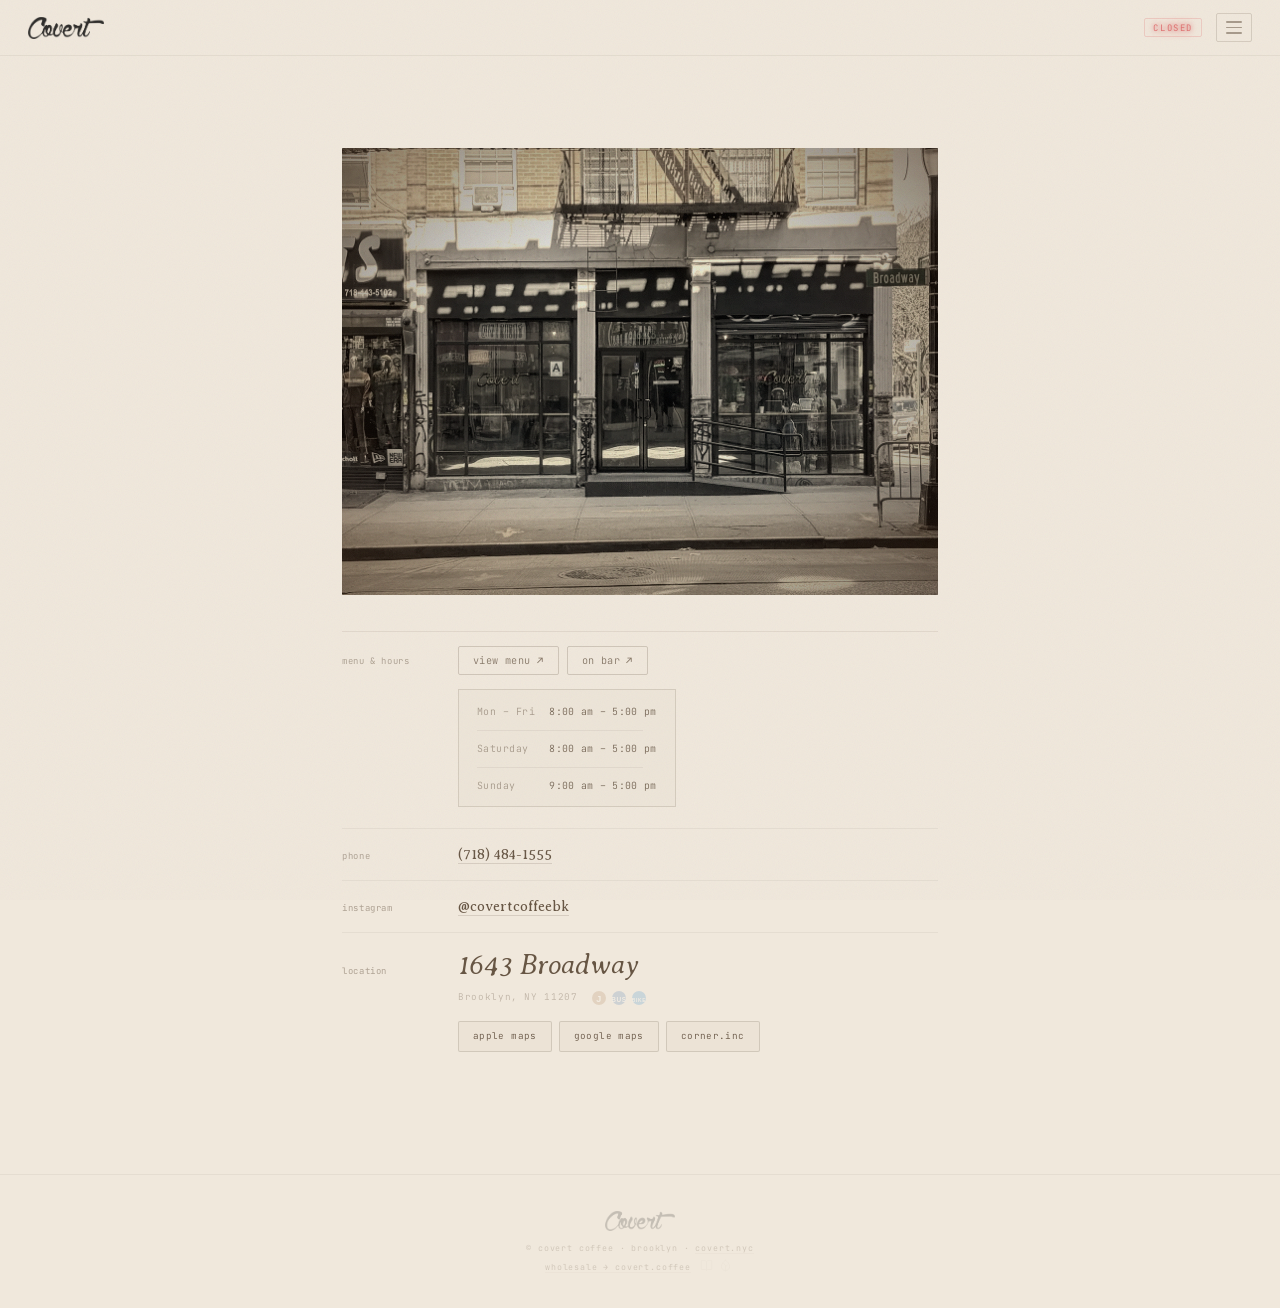
==== index.html @ 3f9a26ca "Polish transit icons, lightbox bg, footer layout, remove last separator - Transit icons: MTA-colored" ====
<!DOCTYPE html>
<html lang="en">
<head>
  <meta charset="UTF-8">
  <meta name="viewport" content="width=device-width, initial-scale=1.0, viewport-fit=cover">
  <title>Covert Coffee — Brooklyn</title>
  <link rel="preconnect" href="https://fonts.googleapis.com">
  <link rel="preconnect" href="https://fonts.gstatic.com" crossorigin>
  <link href="https://fonts.googleapis.com/css2?family=IM+Fell+French+Canon:ital@0;1&family=Averia+Serif+Libre:ital,wght@0,300;0,400;1,300&family=JetBrains+Mono:wght@300;400&display=swap" rel="stylesheet">
  <style>
    :root {
      --cream:    #F2E4BB;
      --tan:      #D9C2A7;
      --blush:    #EDD9BC;
      --linen:    #F0E8DC;
      --espresso: #5C4A38;
      --bark:     #7A5C3E;
      --ink:      #2B1F15;
      --mono:     "JetBrains Mono", monospace;
    }

    *, *::before, *::after { box-sizing: border-box; margin: 0; padding: 0; }

    html {
      background: var(--linen);
      color: var(--ink);
      font-family: "IM Fell French Canon", Georgia, serif;
      -webkit-font-smoothing: antialiased;
      overflow-x: hidden;
      scroll-behavior: smooth;
    }

    /* ── GRAIN ── */
    body::after {
      content: '';
      position: fixed; inset: 0;
      pointer-events: none;
      z-index: 9999;
      opacity: 0.055;
      background-image: url("data:image/svg+xml,%3Csvg viewBox='0 0 200 200' xmlns='http://www.w3.org/2000/svg'%3E%3Cfilter id='n'%3E%3CfeTurbulence type='fractalNoise' baseFrequency='0.85' numOctaves='4' stitchTiles='stitch'/%3E%3C/filter%3E%3Crect width='100%25' height='100%25' filter='url(%23n)'/%3E%3C/svg%3E");
      background-size: 160px;
    }

    /* ══════════════════════════════
       NAV — minimal top bar
    ══════════════════════════════ */
    nav {
      position: relative;
      top: 0; left: 0; right: 0;
      z-index: 800;
      display: flex;
      align-items: center;
      justify-content: space-between;
      padding: 0 28px;
      height: 56px;
      background: var(--linen);
      border-bottom: 1px solid rgba(92,74,56,0.08);
      gap: 16px;
    }

    .nav-logo img {
      height: 22px;
      width: auto;
      display: block;
      opacity: 0.82;
      flex-shrink: 0;
    }

    .nav-right {
      display: flex;
      align-items: center;
      gap: 14px;
    }

    /* hamburger button */
    .hamburger {
      background: none;
      border: 1px solid rgba(92,74,56,0.18);
      border-radius: 2px;
      padding: 7px 9px;
      cursor: pointer;
      display: flex;
      flex-direction: column;
      gap: 4px;
      -webkit-tap-highlight-color: transparent;
      transition: border-color 0.2s;
    }
    .hamburger:hover { border-color: rgba(92,74,56,0.4); }
    .hamburger span {
      display: block;
      width: 16px;
      height: 1.5px;
      background: var(--espresso);
      opacity: 0.5;
      border-radius: 1px;
    }

    /* slide-out menu drawer */
    .nav-drawer {
      display: none;
      position: fixed;
      inset: 0;
      z-index: 9500;
      background: rgba(43,31,21,0.88);
      backdrop-filter: blur(8px);
      -webkit-backdrop-filter: blur(8px);
    }
    .nav-drawer.open { display: flex; animation: fadeIn 0.2s ease both; }
    .nav-drawer-inner {
      margin-left: auto;
      width: 280px;
      max-width: 85vw;
      height: 100%;
      background: var(--linen);
      padding: 28px 24px;
      overflow-y: auto;
      display: flex;
      flex-direction: column;
      gap: 0;
      animation: slideIn 0.25s ease both;
    }
    @keyframes slideIn {
      from { transform: translateX(100%); }
      to   { transform: translateX(0); }
    }
    .drawer-close {
      align-self: flex-end;
      background: none;
      border: 1px solid rgba(92,74,56,0.18);
      border-radius: 2px;
      font-family: var(--mono);
      font-size: 0.62rem;
      color: var(--espresso);
      opacity: 0.5;
      cursor: pointer;
      padding: 6px 10px;
      margin-bottom: 28px;
      -webkit-tap-highlight-color: transparent;
      transition: opacity 0.15s;
    }
    .drawer-close:hover { opacity: 0.9; }
    .drawer-section-label {
      font-family: var(--mono);
      font-size: 0.48rem;
      letter-spacing: 0.14em;
      color: var(--espresso);
      opacity: 0.28;
      text-transform: uppercase;
      margin: 20px 0 10px;
    }
    .drawer-section-label:first-of-type { margin-top: 0; }
    .drawer-link {
      display: block;
      font-family: "IM Fell French Canon", serif;
      font-size: 1.1rem;
      color: var(--espresso);
      text-decoration: none;
      padding: 10px 0;
      border-bottom: 1px solid rgba(92,74,56,0.07);
      transition: opacity 0.15s;
      opacity: 0.78;
    }
    .drawer-link:hover { opacity: 1; }
    .drawer-link:last-child { border-bottom: none; }

    /* wholesale dropdown in drawer */
    .drawer-dropdown { border-bottom: 1px solid rgba(92,74,56,0.07); }
    .drawer-dropdown-toggle {
      display: flex;
      align-items: center;
      justify-content: space-between;
      width: 100%;
      background: none;
      border: none;
      font-family: "IM Fell French Canon", serif;
      font-size: 1.1rem;
      color: var(--espresso);
      text-align: left;
      padding: 10px 0;
      cursor: pointer;
      opacity: 0.78;
      transition: opacity 0.15s;
    }
    .drawer-dropdown-toggle:hover { opacity: 1; }
    .drawer-dropdown-toggle .dd-arrow {
      font-size: 0.7rem;
      opacity: 0.4;
      transition: transform 0.25s ease;
    }
    .drawer-dropdown.open .dd-arrow { transform: rotate(90deg); }
    .drawer-dropdown-content {
      max-height: 0;
      overflow: hidden;
      transition: max-height 0.3s ease, padding 0.3s ease;
      padding: 0 0 0 4px;
    }
    .drawer-dropdown.open .drawer-dropdown-content {
      max-height: 120px;
      padding: 0 0 12px 4px;
    }
    .drawer-dropdown-content .dd-line {
      font-family: "Averia Serif Libre", serif;
      font-weight: 300;
      font-size: 0.88rem;
      color: var(--espresso);
      opacity: 0.55;
      line-height: 1.6;
    }
    .drawer-dropdown-content .dd-line a {
      color: var(--espresso);
      text-decoration: none;
      border-bottom: 1px dotted rgba(92,74,56,0.25);
    }
    .drawer-dropdown-content .dd-line a:hover { opacity: 1; }

    .drawer-book {
      font-family: "Averia Serif Libre", serif;
      font-weight: 300;
      font-size: 0.85rem;
      color: var(--espresso);
      opacity: 0.6;
      line-height: 1.55;
      padding: 6px 0;
      border-bottom: 1px dotted rgba(92,74,56,0.08);
    }
    .drawer-book-title { font-style: italic; }
    .drawer-book-author {
      font-family: var(--mono);
      font-size: 0.5rem;
      letter-spacing: 0.04em;
      opacity: 0.5;
      display: block;
      margin-top: 2px;
    }

    /* ══════════════════════════════
       DIVIDER
    ══════════════════════════════ */
    .section-divider {
      height: 1px;
      background: linear-gradient(to right, transparent, rgba(92,74,56,0.14), transparent);
      margin: 0 32px;
    }

    /* ══════════════════════════════
       SHARED SECTION SHELL
    ══════════════════════════════ */
    .section {
      max-width: 660px;
      margin: 0 auto;
      padding: 72px 32px;
    }

    .kicker {
      font-family: var(--mono);
      font-size: 0.58rem;
      font-weight: 300;
      letter-spacing: 0.1em;
      color: var(--espresso);
      opacity: 0.32;
      margin-bottom: 20px;
      display: flex;
      align-items: center;
      gap: 7px;
    }
    .kicker::before { content: '//'; opacity: 0.5; }

    h2 {
      font-size: clamp(1.5rem, 4vw, 2rem);
      font-style: italic;
      font-weight: 400;
      color: var(--espresso);
      line-height: 1.2;
      margin-bottom: 24px;
    }

    .body-text {
      font-family: "Averia Serif Libre", serif;
      font-weight: 300;
      font-size: 1rem;
      line-height: 1.92;
      color: var(--ink);
      opacity: 0.72;
    }
    .body-text + .body-text { margin-top: 1em; }

    /* ══════════════════════════════
       FIND US
    ══════════════════════════════ */
    .address-display {
      margin-bottom: 20px;
    }
    .address-big {
      font-size: clamp(1.25rem, 3.6vw, 1.75rem);
      font-style: italic;
      color: var(--espresso);
      line-height: 1.3;
    }
    .address-note {
      font-family: var(--mono);
      font-size: 0.58rem;
      letter-spacing: 0.07em;
      color: var(--espresso);
      opacity: 0.35;
      margin-top: 7px;
    }

    /* transit icon row (easter egg) — inline with address */
    .transit-icons {
      display: inline-flex;
      gap: 6px;
      align-items: center;
      margin-left: 8px;
      vertical-align: middle;
    }
    .transit-icon {
      cursor: default;
      opacity: 0.5;
      -webkit-tap-highlight-color: transparent;
      user-select: none;
      display: inline-flex;
      align-items: center;
    }
    .transit-icon img, .transit-icon svg { display: block; height: 14px; width: auto; }

    /* transit lightbox */
    .transit-lightbox {
      display: none;
      position: fixed;
      inset: 0;
      z-index: 9600;
      background: rgba(43,31,21,0.92);
      -webkit-backdrop-filter: blur(8px);
      backdrop-filter: blur(8px);
      overflow-y: auto;
      -webkit-overflow-scrolling: touch;
    }
    .transit-lightbox.open { display: block; }
    .transit-lightbox-inner {
      max-width: 660px;
      margin: 0 auto;
      padding: 40px 20px 80px;
    }
    .transit-lightbox .transit-box {
      background: var(--linen);
      border-color: rgba(92,74,56,0.2);
    }
    .transit-lightbox-close {
      display: block;
      margin: 0 0 20px auto;
      background: none;
      border: 1px solid rgba(242,228,187,0.18);
      color: var(--cream);
      font-family: var(--mono);
      font-size: 0.58rem;
      letter-spacing: 0.1em;
      padding: 8px 16px;
      border-radius: 2px;
      cursor: pointer;
    }

    .map-links {
      display: flex;
      flex-wrap: wrap;
      gap: 7px;
      margin-top: 16px;
      margin-bottom: 36px;
    }
    .map-link {
      font-family: var(--mono);
      font-size: 0.58rem;
      font-weight: 300;
      letter-spacing: 0.04em;
      color: var(--espresso);
      text-decoration: none;
      border: 1px solid rgba(92,74,56,0.2);
      background: rgba(92,74,56,0.03);
      padding: 10px 14px;
      border-radius: 2px;
      transition: background 0.15s, border-color 0.15s;
      -webkit-tap-highlight-color: transparent;
      display: inline-flex;
      align-items: center;
      justify-content: center;
      line-height: 1;
    }
    .map-link:hover { background: rgba(92,74,56,0.08); border-color: rgba(92,74,56,0.38); }

    /* info table */
    .info-table {
      border-top: 1px solid rgba(92,74,56,0.1);
      width: 100%;
    }
    .info-row {
      display: grid;
      grid-template-columns: 100px 1fr;
      gap: 16px;
      padding: 14px 0;
      border-bottom: 1px solid rgba(92,74,56,0.07);
      align-items: baseline;
    }
    .info-row:last-child { border-bottom: none; }
    .info-key {
      font-family: var(--mono);
      font-size: 0.56rem;
      letter-spacing: 0.07em;
      color: var(--espresso);
      opacity: 0.44;
      padding-top: 1px;
    }
    .info-val {
      font-family: "Averia Serif Libre", serif;
      font-weight: 300;
      font-size: 0.9rem;
      color: var(--espresso);
      opacity: 0.92;
      line-height: 1.6;
    }
    .info-val a:not(.map-link) {
      color: inherit;
      border-bottom: 1px solid rgba(92,74,56,0.18);
      text-decoration: none;
      padding-bottom: 1px;
      transition: border-color 0.2s;
    }
    .info-val a:hover { border-color: var(--espresso); }

    /* menu inside info table */
    .menu-section { margin-top: 10px; }
    .menu-section + .menu-section { margin-top: 14px; }
    .menu-category {
      font-family: var(--mono);
      font-size: 0.54rem;
      letter-spacing: 0.1em;
      color: var(--espresso);
      opacity: 0.48;
      margin-bottom: 5px;
    }
    .menu-item {
      display: flex;
      justify-content: space-between;
      align-items: baseline;
      gap: 8px;
      padding: 3px 0;
    }
    .menu-name {
      font-family: "Averia Serif Libre", serif;
      font-weight: 300;
      font-size: 0.88rem;
      color: var(--espresso);
      opacity: 0.92;
      line-height: 1.4;
      flex: 1;
    }
    .menu-price {
      font-family: var(--mono);
      font-size: 0.62rem;
      color: var(--espresso);
      opacity: 0.5;
      flex-shrink: 0;
    }
    .menu-desc {
      font-family: "Averia Serif Libre", serif;
      font-weight: 300;
      font-size: 0.78rem;
      color: var(--espresso);
      opacity: 0.55;
      line-height: 1.5;
      margin-bottom: 4px;
    }
    .menu-sub {
      font-family: var(--mono);
      font-size: 0.5rem;
      letter-spacing: 0.04em;
      color: var(--espresso);
      opacity: 0.38;
      margin-top: 3px;
      line-height: 1.6;
    }

    /* bagel types */
    .menu-bagel-types {
      display: flex;
      flex-wrap: wrap;
      gap: 6px;
      margin: 8px 0 12px;
    }
    .bagel-type {
      font-family: var(--mono);
      font-size: 0.6rem;
      letter-spacing: 0.04em;
      color: var(--espresso);
      border: 1px solid rgba(92,74,56,0.22);
      padding: 5px 10px;
      border-radius: 2px;
      opacity: 0.7;
    }
    .bagel-type.seasonal {
      border-color: rgba(168,120,50,0.4);
      background: rgba(168,120,50,0.06);
    }
    .seasonal-tag {
      font-size: 0.42rem;
      letter-spacing: 0.1em;
      text-transform: uppercase;
      opacity: 0.5;
      margin-left: 4px;
    }

    /* menu item image glyph */
    .menu-img-btn {
      background: none;
      border: none;
      cursor: pointer;
      font-size: 0.72rem;
      opacity: 0.25;
      padding: 0 4px;
      -webkit-tap-highlight-color: transparent;
      transition: opacity 0.15s;
      flex-shrink: 0;
    }
    .menu-img-btn:hover { opacity: 0.6; }

    .pill-row { display: flex; flex-wrap: wrap; gap: 5px; }
    .pill {
      font-family: var(--mono);
      font-size: 0.56rem;
      letter-spacing: 0.04em;
      color: var(--espresso);
      border: 1px solid rgba(92,74,56,0.2);
      padding: 4px 10px;
      border-radius: 2px;
      text-decoration: none;
      opacity: 0.65;
      transition: opacity 0.2s, border-color 0.2s;
      -webkit-tap-highlight-color: transparent;
    }
    .pill:hover { opacity: 1; border-color: rgba(92,74,56,0.42); }

    /* hours sign */
    .hours-sign {
      display: inline-block;
      border: 1px solid rgba(92,74,56,0.18);
      background: rgba(92,74,56,0.025);
      padding: 12px 18px 10px;
    }
    .hours-sign-title {
      font-family: var(--mono);
      font-size: 0.5rem;
      letter-spacing: 0.18em;
      color: var(--espresso);
      opacity: 0.42;
      text-align: center;
      margin-bottom: 8px;
      text-transform: uppercase;
    }
    .hours-sign table {
      border-collapse: collapse;
      width: 100%;
    }
    .hours-sign td {
      font-family: var(--mono);
      font-size: 0.62rem;
      font-weight: 300;
      color: var(--espresso);
      padding: 3px 0;
      line-height: 1.4;
      white-space: nowrap;
    }
    .hours-sign td:first-child {
      opacity: 0.52;
      padding-right: 14px;
      letter-spacing: 0.05em;
    }
    .hours-sign td:last-child {
      opacity: 0.88;
      letter-spacing: 0.03em;
    }
    .hours-divider {
      height: 1px;
      background: rgba(92,74,56,0.1);
      margin: 5px 0;
    }

    /* menu button */
    .menu-btn {
      font-family: var(--mono);
      font-size: 0.62rem;
      font-weight: 300;
      letter-spacing: 0.06em;
      color: var(--espresso);
      border: 1px solid rgba(92,74,56,0.2);
      background: none;
      padding: 7px 16px;
      cursor: pointer;
      opacity: 0.65;
      transition: opacity 0.15s, border-color 0.15s, background 0.15s;
      -webkit-tap-highlight-color: transparent;
      border-radius: 2px;
    }
    .menu-btn:hover { opacity: 1; border-color: rgba(92,74,56,0.4); background: rgba(92,74,56,0.04); }

    /* menu lightbox — diner style */
    .menu-lightbox {
      display: none;
      position: fixed;
      inset: 0;
      z-index: 9000;
      background: rgba(43,31,21,0.92);
      backdrop-filter: blur(8px);
      -webkit-backdrop-filter: blur(8px);
      align-items: center;
      justify-content: center;
      padding: 24px 20px;
    }
    .menu-lightbox.open { display: flex; animation: fadeIn 0.2s ease both; }

    .menu-card {
      background: var(--linen);
      max-width: 460px;
      width: 100%;
      max-height: 88svh;
      overflow-y: auto;
      padding: 32px 28px 28px;
      position: relative;
      scrollbar-width: thin;
    }
    .menu-card-close {
      position: absolute;
      top: 14px; right: 16px;
      background: none;
      border: 1px solid rgba(92,74,56,0.2);
      border-radius: 2px;
      font-family: var(--mono);
      font-size: 0.78rem;
      color: var(--espresso);
      opacity: 0.45;
      cursor: pointer;
      padding: 6px 12px;
      transition: opacity 0.15s, border-color 0.15s;
      -webkit-tap-highlight-color: transparent;
    }
    .menu-card-close:hover { opacity: 0.8; border-color: rgba(92,74,56,0.4); }
    .menu-card-header {
      font-family: var(--mono);
      font-size: 0.52rem;
      letter-spacing: 0.2em;
      color: var(--espresso);
      opacity: 0.3;
      text-align: center;
      margin-bottom: 20px;
      text-transform: uppercase;
    }
    .menu-card-title {
      font-size: clamp(1.4rem, 4vw, 1.9rem);
      font-style: italic;
      font-weight: 400;
      color: var(--espresso);
      text-align: center;
      margin-bottom: 24px;
      line-height: 1.2;
    }
    .menu-card-rule {
      height: 1px;
      background: linear-gradient(to right, transparent, rgba(92,74,56,0.18), transparent);
      margin: 0 0 20px;
    }
    .menu-card .menu-category {
      font-family: var(--mono);
      font-size: 0.52rem;
      letter-spacing: 0.14em;
      color: var(--espresso);
      opacity: 0.42;
      margin: 18px 0 8px;
      text-transform: uppercase;
    }
    .menu-card .menu-section:first-of-type .menu-category { margin-top: 0; }
    .menu-card .menu-item {
      display: flex;
      justify-content: space-between;
      align-items: baseline;
      gap: 8px;
      padding: 4px 0;
      border-bottom: 1px dotted rgba(92,74,56,0.1);
    }
    .menu-card .menu-name {
      font-family: "IM Fell French Canon", serif;
      font-size: 1rem;
      color: var(--espresso);
      opacity: 0.88;
      flex: 1;
    }
    .menu-card .menu-price {
      font-family: var(--mono);
      font-size: 0.68rem;
      color: var(--espresso);
      opacity: 0.55;
      flex-shrink: 0;
    }
    .menu-card .menu-desc {
      font-family: "Averia Serif Libre", serif;
      font-weight: 300;
      font-size: 0.8rem;
      color: var(--espresso);
      opacity: 0.58;
      line-height: 1.55;
      padding: 2px 0 6px;
    }
    .menu-card .menu-sub {
      font-family: var(--mono);
      font-size: 0.5rem;
      letter-spacing: 0.05em;
      color: var(--espresso);
      opacity: 0.4;
      padding-bottom: 6px;
      line-height: 1.6;
    }

    /* ══════════════════════════════
       TRANSIT
    ══════════════════════════════ */
    .transit-wrap {
      max-width: 660px;
      margin: 0 auto;
      padding: 0 32px 72px;
    }

    .transit-box {
      border: 1px solid rgba(92,74,56,0.12);
      background: rgba(92,74,56,0.025);
      overflow: hidden;
    }

    /* subway panel */
    .transit-subway {
      padding: 20px 20px 16px;
      border-bottom: 1px solid rgba(92,74,56,0.1);
    }

    .transit-row-head {
      display: flex;
      align-items: center;
      gap: 8px;
      margin-bottom: 14px;
    }

    .route-bullet {
      width: 22px; height: 22px;
      border-radius: 50%;
      background: #8B6914;
      color: #fff;
      font-family: var(--mono);
      font-size: 0.62rem;
      font-weight: 400;
      display: inline-flex;
      align-items: center;
      justify-content: center;
      flex-shrink: 0;
      line-height: 1;
    }
    .route-tag {
      font-family: var(--mono);
      font-size: 0.56rem;
      letter-spacing: 0.03em;
      color: #fff;
      background: #2060A8;
      padding: 3px 7px;
      border-radius: 2px;
      flex-shrink: 0;
    }

    .transit-stop-label {
      font-family: var(--mono);
      font-size: 0.6rem;
      letter-spacing: 0.04em;
      color: var(--espresso);
      opacity: 0.45;
      line-height: 1.3;
      flex: 1;
    }
    .transit-stop-label strong {
      font-weight: 400;
      opacity: 1;
      color: var(--espresso);
    }

    .status-dot {
      width: 5px; height: 5px;
      border-radius: 50%;
      background: rgba(92,74,56,0.18);
      transition: background 0.5s;
      flex-shrink: 0;
    }
    .status-dot.live {
      background: #7aab6a;
      box-shadow: 0 0 0 0 rgba(122,171,106,0.7);
      animation: pulse-green 2s ease-out infinite;
    }
    @keyframes pulse-green {
      0%   { box-shadow: 0 0 0 0 rgba(122,171,106,0.7); }
      60%  { box-shadow: 0 0 0 5px rgba(122,171,106,0); }
      100% { box-shadow: 0 0 0 0 rgba(122,171,106,0); }
    }

    /* directions grid */
    .dirs-grid {
      display: grid;
      grid-template-columns: 1fr 1fr;
      gap: 0;
    }

    .dir-col { padding: 0 4px; }
    .dir-col:first-child { padding-left: 0; border-right: 1px solid rgba(92,74,56,0.07); padding-right: 14px; }
    .dir-col:last-child { padding-left: 14px; padding-right: 0; }

    .dir-label {
      font-family: var(--mono);
      font-size: 0.52rem;
      letter-spacing: 0.1em;
      color: var(--espresso);
      opacity: 0.28;
      margin-bottom: 8px;
    }

    .arrivals { display: flex; flex-direction: column; gap: 5px; min-height: 54px; }

    .arr-row {
      display: flex;
      align-items: baseline;
      justify-content: space-between;
      gap: 6px;
    }
    .arr-route {
      font-family: var(--mono);
      font-size: 0.56rem;
      color: var(--espresso);
      opacity: 0.5;
      flex-shrink: 0;
    }
    .arr-time {
      font-family: var(--mono);
      font-size: 0.72rem;
      color: var(--espresso);
      opacity: 0.85;
      white-space: nowrap;
    }
    .arr-time.now { color: #6B4E2A; opacity: 1; font-weight: 400; }
    .arr-empty {
      font-family: var(--mono);
      font-size: 0.56rem;
      color: var(--espresso);
      opacity: 0.2;
      letter-spacing: 0.06em;
    }

    /* bus route row — 3 clickable buttons */
    .bus-route-row {
      display: flex;
      border-bottom: 1px solid rgba(92,74,56,0.1);
    }
    .bus-route-btn {
      flex: 1;
      display: flex;
      align-items: center;
      justify-content: center;
      gap: 6px;
      padding: 12px 8px;
      background: none;
      border: none;
      border-right: 1px solid rgba(92,74,56,0.08);
      cursor: pointer;
      -webkit-tap-highlight-color: transparent;
      transition: background 0.15s;
      opacity: 0.5;
    }
    .bus-route-btn:last-child { border-right: none; }
    .bus-route-btn:hover { background: rgba(92,74,56,0.03); }
    .bus-route-btn.active { opacity: 1; background: rgba(92,74,56,0.04); }

    /* bus dropdown panel */
    .bus-dropdown {
      display: none;
      padding: 16px 18px;
      border-bottom: 1px solid rgba(92,74,56,0.1);
    }
    .bus-dropdown.open { display: block; }
    .bus-dropdown-head {
      display: flex;
      align-items: center;
      gap: 8px;
      margin-bottom: 12px;
    }
    /* bus dropdown reuses dirs-grid from subway */

    /* citi bike panel */
    .transit-bike {
      padding: 16px 18px 18px;
      border-top: 1px solid rgba(92,74,56,0.1);
    }
    .bike-row-head {
      display: flex;
      align-items: center;
      gap: 8px;
      margin-bottom: 14px;
    }
    .bike-logo {
      font-family: var(--mono);
      font-size: 0.52rem;
      letter-spacing: 0.08em;
      color: #fff;
      background: #003d8f;
      padding: 3px 7px;
      border-radius: 2px;
      flex-shrink: 0;
      text-transform: uppercase;
    }
    .bike-stations {
      display: grid;
      grid-template-columns: 1fr 1fr;
      gap: 0;
    }
    .bike-station {
      padding: 0 4px;
    }
    .bike-station:first-child {
      padding-left: 0;
      padding-right: 16px;
      border-right: 1px solid rgba(92,74,56,0.07);
    }
    .bike-station:last-child {
      padding-left: 16px;
      padding-right: 0;
    }
    .bike-station-name {
      font-family: var(--mono);
      font-size: 0.5rem;
      letter-spacing: 0.04em;
      color: var(--espresso);
      opacity: 0.38;
      margin-bottom: 10px;
      line-height: 1.35;
    }

    /* bike counts text display */
    .bike-counts {
      display: flex;
      flex-direction: column;
      gap: 4px;
    }
    .bike-row {
      display: flex;
      align-items: baseline;
      justify-content: space-between;
      gap: 8px;
    }
    .bike-row-label {
      font-family: var(--mono);
      font-size: 0.52rem;
      letter-spacing: 0.06em;
      color: var(--espresso);
      opacity: 0.35;
      text-transform: uppercase;
    }
    .bike-row-num {
      font-family: var(--mono);
      font-size: 0.72rem;
      color: var(--espresso);
      opacity: 0.82;
    }
    .bike-row-num.zero { opacity: 0.22; }
    .bike-row.docks .bike-row-label { opacity: 0.22; }
    .bike-row.docks .bike-row-num   { opacity: 0.38; }

    .bike-status-offline {
      font-family: var(--mono);
      font-size: 0.56rem;
      color: var(--espresso);
      opacity: 0.2;
      letter-spacing: 0.06em;
    }

    /* footer bar */
    .transit-footer {
      display: flex;
      align-items: center;
      justify-content: space-between;
      padding: 9px 18px;
      border-top: 1px solid rgba(92,74,56,0.08);
      background: rgba(92,74,56,0.02);
    }
    .transit-ts {
      font-family: var(--mono);
      font-size: 0.52rem;
      letter-spacing: 0.06em;
      color: var(--espresso);
      opacity: 0.22;
    }
    .transit-refresh {
      font-family: var(--mono);
      font-size: 0.52rem;
      letter-spacing: 0.06em;
      color: var(--espresso);
      opacity: 0.3;
      background: none;
      border: none;
      cursor: pointer;
      padding: 2px 0;
      -webkit-tap-highlight-color: transparent;
      transition: opacity 0.2s;
    }
    .transit-refresh:hover { opacity: 0.7; }

    /* bus-dir removed — bus dropdowns now use dirs-grid layout */

    /* ══════════════════════════════
       QUOTE BLOCK
    ══════════════════════════════ */
    .quote-block {
      max-width: 660px;
      margin: 0 auto;
      padding: 0 32px 72px;
    }
    .quote-inner {
      padding: 24px 24px 20px;
      border-left: 2px solid var(--tan);
      background: rgba(217,194,167,0.08);
    }
    .quote-text {
      font-size: clamp(0.92rem, 2.4vw, 1.05rem);
      font-style: italic;
      color: var(--espresso);
      line-height: 1.85;
      opacity: 0.7;
    }
    .quote-attr {
      font-family: var(--mono);
      font-size: 0.52rem;
      letter-spacing: 0.08em;
      color: var(--espresso);
      opacity: 0.3;
      margin-top: 10px;
      display: block;
    }

    /* ══════════════════════════════
       ARCHIVE CTA — dark strip
    ══════════════════════════════ */
    .archive-strip {
      background: var(--ink);
      position: relative;
      overflow: hidden;
    }
    .archive-strip::before {
      content: '';
      position: absolute; inset: 0;
      background-image: url("data:image/svg+xml,%3Csvg viewBox='0 0 200 200' xmlns='http://www.w3.org/2000/svg'%3E%3Cfilter id='n'%3E%3CfeTurbulence type='fractalNoise' baseFrequency='0.82' numOctaves='4' stitchTiles='stitch'/%3E%3C/filter%3E%3Crect width='100%25' height='100%25' filter='url(%23n)'/%3E%3C/svg%3E");
      background-size: 150px;
      opacity: 0.06;
      pointer-events: none;
    }
    .archive-strip-inner {
      max-width: 660px;
      margin: 0 auto;
      padding: 60px 32px 64px;
      position: relative;
    }
    .archive-strip .kicker { color: var(--tan); opacity: 0.4; }
    .archive-strip h2 { color: var(--cream); }
    .archive-strip .body-text { color: var(--blush); opacity: 0.48; margin-bottom: 28px; }

    .btn-outline {
      display: inline-flex;
      align-items: center;
      gap: 10px;
      font-family: var(--mono);
      font-size: 0.66rem;
      letter-spacing: 0.06em;
      color: var(--cream);
      border: 1px solid rgba(242,228,187,0.28);
      padding: 11px 22px;
      text-decoration: none;
      border-radius: 2px;
      transition: background 0.2s, border-color 0.2s;
      -webkit-tap-highlight-color: transparent;
    }
    .btn-outline:hover {
      background: rgba(242,228,187,0.07);
      border-color: rgba(242,228,187,0.5);
    }
    .btn-outline .arr { transition: transform 0.2s; display: inline-block; }
    .btn-outline:hover .arr { transform: translateX(3px); }

    /* ══════════════════════════════
       FOOTER
    ══════════════════════════════ */
    footer {
      padding: 36px 32px calc(36px + env(safe-area-inset-bottom));
      text-align: center;
      border-top: 1px solid rgba(92,74,56,0.07);
    }
    .footer-logo {
      height: 20px;
      opacity: 0.18;
      margin: 0 auto 12px;
      display: block;
    }
    .footer-line {
      font-family: var(--mono);
      font-size: 0.52rem;
      letter-spacing: 0.1em;
      color: var(--espresso);
      opacity: 0.2;
    }
    .footer-line a {
      color: inherit;
      text-decoration: none;
      border-bottom: 1px solid rgba(92,74,56,0.15);
    }
    .footer-glyphs {
      display: inline;
      margin-left: 6px;
    }
    .footer-glyph {
      opacity: 0.12;
      color: var(--espresso);
      transition: opacity 0.15s;
      display: inline;
      margin: 0 3px;
    }
    .footer-glyph:hover { opacity: 0.3; }
    .footer-glyph svg { display: inline; vertical-align: -2px; }

    /* ══════════════════════════════
       ANIMATIONS
    ══════════════════════════════ */
    @keyframes fadeUp {
      from { opacity: 0; transform: translateY(16px); }
      to   { opacity: 1; transform: translateY(0); }
    }
    @keyframes fadeIn {
      from { opacity: 0; }
      to   { opacity: 1; }
    }

    .reveal {
      opacity: 0;
      transform: translateY(20px);
      transition: opacity 0.7s ease, transform 0.7s ease;
    }
    .reveal.in { opacity: 1; transform: none; }

    /* ══════════════════════════════
       RESPONSIVE
    ══════════════════════════════ */
    /* ══════════════════════════════
       WEATHER TICKER
    ══════════════════════════════ */
    .weather-bar {
      height: 26px;
      background: var(--linen);
      border-bottom: 1px solid rgba(92,74,56,0.07);
      display: flex;
      align-items: center;
      justify-content: center;
      gap: 18px;
      padding: 0 24px;
      overflow: hidden;
    }
    .weather-item {
      display: flex;
      align-items: center;
      gap: 5px;
      flex-shrink: 0;
    }
    .weather-icon {
      font-size: 0.7rem;
      opacity: 0.6;
    }
    .weather-val {
      font-family: var(--mono);
      font-size: 0.5rem;
      letter-spacing: 0.06em;
      color: var(--espresso);
      opacity: 0.6;
      white-space: nowrap;
    }
    .weather-sep {
      width: 1px;
      height: 10px;
      background: rgba(92,74,56,0.15);
      flex-shrink: 0;
    }
    .section-first { padding-top: 36px; }

    /* ── bar today lightbox ── */
    .bar-lightbox {
      display: none;
      position: fixed;
      inset: 0;
      z-index: 9000;
      background: rgba(43,31,21,0.92);
      backdrop-filter: blur(8px);
      -webkit-backdrop-filter: blur(8px);
      align-items: center;
      justify-content: center;
      padding: 24px 20px;
    }
    .bar-lightbox.open { display: flex; animation: fadeIn 0.2s ease both; }
    .bar-card {
      background: var(--linen);
      max-width: 420px;
      width: 100%;
      max-height: 88svh;
      overflow-y: auto;
      padding: 32px 28px 28px;
      position: relative;
      scrollbar-width: thin;
    }
    .bar-card-close {
      position: absolute;
      top: 14px; right: 16px;
      background: none;
      border: 1px solid rgba(92,74,56,0.2);
      border-radius: 2px;
      font-family: var(--mono);
      font-size: 0.78rem;
      color: var(--espresso);
      opacity: 0.45;
      cursor: pointer;
      padding: 6px 12px;
      transition: opacity 0.15s, border-color 0.15s;
      -webkit-tap-highlight-color: transparent;
    }
    .bar-card-close:hover { opacity: 0.8; border-color: rgba(92,74,56,0.4); }
    .bar-card-header {
      font-family: var(--mono);
      font-size: 0.52rem;
      letter-spacing: 0.2em;
      color: var(--espresso);
      opacity: 0.3;
      text-align: center;
      margin-bottom: 6px;
      text-transform: uppercase;
    }
    .bar-card-bean {
      font-size: clamp(1.4rem, 4vw, 1.9rem);
      font-style: italic;
      font-weight: 400;
      color: var(--espresso);
      text-align: center;
      line-height: 1.2;
    }
    .bar-card-roaster {
      font-family: var(--mono);
      font-size: 0.52rem;
      letter-spacing: 0.06em;
      color: var(--espresso);
      opacity: 0.35;
      text-align: center;
      margin-top: 4px;
      margin-bottom: 20px;
    }
    .bar-card-rule {
      height: 1px;
      background: linear-gradient(to right, transparent, rgba(92,74,56,0.18), transparent);
      margin: 0 0 18px;
    }
    .bar-section-label {
      font-family: var(--mono);
      font-size: 0.5rem;
      letter-spacing: 0.14em;
      color: var(--espresso);
      opacity: 0.3;
      margin: 20px 0 10px;
      text-transform: uppercase;
    }
    .bar-section-label:first-of-type { margin-top: 0; }
    .bar-detail-row {
      display: flex;
      justify-content: space-between;
      align-items: baseline;
      gap: 8px;
      padding: 5px 0;
      border-bottom: 1px dotted rgba(92,74,56,0.1);
    }
    .bar-detail-key {
      font-family: var(--mono);
      font-size: 0.6rem;
      letter-spacing: 0.04em;
      color: var(--espresso);
      opacity: 0.45;
      flex-shrink: 0;
    }
    .bar-detail-val {
      font-family: "IM Fell French Canon", serif;
      font-size: 0.92rem;
      color: var(--espresso);
      opacity: 0.88;
      text-align: right;
    }
    .bar-detail-glyph {
      opacity: 0.3;
      margin-right: 6px;
      font-style: normal;
      font-size: 1.1em;
    }
    .bar-notes {
      font-family: "Averia Serif Libre", serif;
      font-weight: 300;
      font-size: 0.88rem;
      font-style: italic;
      color: var(--espresso);
      opacity: 0.65;
      line-height: 1.65;
      text-align: center;
      padding: 14px 0 4px;
    }

    /* coffee guide in bar popup */
    .coffee-guide {
      margin-top: 10px;
    }
    .guide-block {
      margin-bottom: 16px;
    }
    .guide-block:last-child { margin-bottom: 0; }
    .guide-title {
      font-family: var(--mono);
      font-size: 0.52rem;
      letter-spacing: 0.1em;
      color: var(--espresso);
      opacity: 0.35;
      text-transform: uppercase;
      margin-bottom: 6px;
    }
    .guide-row {
      display: flex;
      justify-content: space-between;
      align-items: baseline;
      gap: 8px;
      padding: 3px 0;
      border-bottom: 1px dotted rgba(92,74,56,0.08);
    }
    .guide-row span:first-child {
      font-family: var(--mono);
      font-size: 0.58rem;
      letter-spacing: 0.03em;
      color: var(--espresso);
      opacity: 0.45;
    }
    .guide-row span:last-child {
      font-family: var(--mono);
      font-size: 0.58rem;
      color: var(--espresso);
      opacity: 0.72;
      text-align: right;
    }

    /* ══════════════════════════════
       PHOTO GALLERY — scroll-snap
    ══════════════════════════════ */
    .gallery {
      position: relative;
      margin-bottom: 36px;
      border-radius: 1px;
      overflow: hidden;
    }
    /* grain overlay */
    .gallery::after {
      content: '';
      position: absolute;
      inset: 0;
      z-index: 4;
      pointer-events: none;
      background-image: url("data:image/svg+xml,%3Csvg viewBox='0 0 200 200' xmlns='http://www.w3.org/2000/svg'%3E%3Cfilter id='g'%3E%3CfeTurbulence type='fractalNoise' baseFrequency='0.72' numOctaves='4' stitchTiles='stitch'/%3E%3C/filter%3E%3Crect width='100%25' height='100%25' filter='url(%23g)'/%3E%3C/svg%3E");
      background-size: 120px;
      opacity: 0.18;
      mix-blend-mode: multiply;
    }
    /* vignette */
    .gallery::before {
      content: '';
      position: absolute;
      inset: 0;
      z-index: 3;
      pointer-events: none;
      background: radial-gradient(ellipse at center, transparent 40%, rgba(43,22,8,0.52) 100%);
    }
    .gallery-scroll {
      display: flex;
      overflow-x: auto;
      scroll-snap-type: x mandatory;
      -webkit-overflow-scrolling: touch;
      scrollbar-width: none;
      -ms-overflow-style: none;
    }
    .gallery-scroll::-webkit-scrollbar { display: none; }
    .gallery-scroll img {
      flex: 0 0 100%;
      width: 100%;
      height: auto;
      aspect-ratio: 4 / 3;
      object-fit: cover;
      display: block;
      scroll-snap-align: start;
      filter: saturate(0.45) sepia(0.35) brightness(0.88) contrast(1.08);
      user-select: none;
      -webkit-user-drag: none;
    }

    /* inline info row (instagram · wholesale) */
    .info-val-inline {
      display: flex;
      align-items: baseline;
      flex-wrap: wrap;
      gap: 0 6px;
    }
    .info-inline-sep {
      opacity: 0.3;
    }

    /* ══════════════════════════════
       NEON SIGN
    ══════════════════════════════ */
    .neon-sign {
      font-family: var(--mono);
      font-size: 0.56rem;
      font-weight: 400;
      letter-spacing: 0.18em;
      text-transform: uppercase;
      padding: 3px 8px 2px;
      border-radius: 2px;
      flex-shrink: 0;
      transition: color 0.4s, text-shadow 0.4s, border-color 0.4s;
      border: 1px solid transparent;
      user-select: none;
    }
    .neon-sign.open {
      color: #7adb78;
      border-color: rgba(122,219,120,0.3);
      text-shadow:
        0 0 4px #7adb78,
        0 0 10px rgba(122,219,120,0.8),
        0 0 20px rgba(122,219,120,0.4);
      animation: neon-flicker 6s ease-in-out infinite;
    }
    .neon-sign.closed {
      color: #e07070;
      border-color: rgba(224,112,112,0.25);
      text-shadow:
        0 0 4px #e07070,
        0 0 10px rgba(224,112,112,0.6),
        0 0 18px rgba(224,112,112,0.3);
    }
    @keyframes neon-flicker {
      0%,100% { opacity: 1; }
      92%      { opacity: 1; }
      93%      { opacity: 0.6; }
      94%      { opacity: 1; }
      96%      { opacity: 0.7; }
      97%      { opacity: 1; }
    }


    /* bigger menu button */
    .menu-btn-hero {
      font-size: 0.64rem;
      letter-spacing: 0.04em;
      padding: 7px 14px;
      border-color: rgba(92,74,56,0.3);
      opacity: 0.78;
    }
    .menu-btn-hero:hover { opacity: 1; }

    /* ── e-bike glow icon ── */
    .ebike-icon {
      display: inline-block;
      font-style: normal;
      margin-right: 3px;
      color: #7aab6a;
      text-shadow: 0 0 5px rgba(122,171,106,0.9), 0 0 12px rgba(122,171,106,0.5);
      animation: ebike-pulse 2.4s ease-in-out infinite;
    }
    @keyframes ebike-pulse {
      0%, 100% { text-shadow: 0 0 4px rgba(122,171,106,0.8), 0 0 10px rgba(122,171,106,0.4); }
      50%       { text-shadow: 0 0 8px rgba(122,171,106,1),   0 0 20px rgba(122,171,106,0.7); }
    }

    @media (max-width: 600px) {
      nav { padding: 0 18px; }
      .nav-address { display: none; }
      .nav-links { gap: 18px; }
      .section { padding: 48px 20px; }
      .transit-wrap, .quote-block { padding-left: 20px; padding-right: 20px; }
      .archive-strip-inner { padding: 48px 20px 52px; }
      footer { padding: 30px 20px calc(30px + env(safe-area-inset-bottom)); }
      .section-first { padding-top: 24px; }

      .dirs-grid { gap: 10px; }

      .info-row { grid-template-columns: 88px 1fr; }
    }

  </style>
</head>
<body>

  <!-- NAV -->
  <nav>
    <a class="nav-logo" href="#top">
      <img src="logo.png" alt="Covert Coffee">
    </a>
    <div class="nav-right">
      <span class="neon-sign" id="neon-sign"></span>
      <button class="hamburger" onclick="document.getElementById('nav-drawer').classList.add('open')" aria-label="Menu">
        <span></span><span></span><span></span>
      </button>
    </div>
  </nav>

  <!-- SLIDE-OUT MENU -->
  <div class="nav-drawer" id="nav-drawer" onclick="if(event.target===this)this.classList.remove('open')">
    <div class="nav-drawer-inner">
      <button class="drawer-close" onclick="document.getElementById('nav-drawer').classList.remove('open')">✕ close</button>

      <div class="drawer-section-label">navigate</div>
      <div id="drawer-nav-links"></div>
    </div>
  </div>

  <!-- WEATHER TICKER -->
  <div class="weather-bar" id="weather-bar">
    <div class="weather-item"><span class="weather-val" id="wx-temp">—</span></div>
    <div class="weather-sep"></div>
    <div class="weather-item"><span class="weather-icon" id="wx-icon">☁</span><span class="weather-val" id="wx-desc">loading</span></div>
    <div class="weather-sep"></div>
    <div class="weather-item"><span class="weather-val" id="wx-wind">—</span></div>
  </div>

  <!-- INFO -->
  <div class="section section-first reveal" id="top">

    <!-- PHOTO GALLERY -->
    <div class="gallery">
      <div class="gallery-scroll" id="gallery-scroll"></div>
    </div>


    <div class="info-table">

      <div class="info-row">
        <span class="info-key">menu &amp; hours</span>
        <span class="info-val">
          <div style="display:flex;flex-wrap:wrap;gap:8px;margin-bottom:14px;">
            <button class="menu-btn menu-btn-hero" onclick="document.getElementById('menu-lightbox').classList.add('open')">view menu ↗</button>
            <button class="menu-btn menu-btn-hero" onclick="document.getElementById('bar-lightbox').classList.add('open')">on bar ↗</button>
          </div>
          <div class="hours-sign">
            <table>
              <tr><td>Mon – Fri</td><td>8:00 am – 5:00 pm</td></tr>
              <tr><td colspan="2"><div class="hours-divider"></div></td></tr>
              <tr><td>Saturday</td><td>8:00 am – 5:00 pm</td></tr>
              <tr><td colspan="2"><div class="hours-divider"></div></td></tr>
              <tr><td>Sunday</td><td>9:00 am – 5:00 pm</td></tr>
            </table>
          </div>
        </span>
      </div>

      <div class="info-row">
        <span class="info-key">phone</span>
        <span class="info-val"><a href="tel:+17184841555">(718) 484-1555</a></span>
      </div>

      <div class="info-row">
        <span class="info-key">instagram</span>
        <span class="info-val"><a href="https://www.instagram.com/covertcoffeebk/" target="_blank" rel="noopener">@covertcoffeebk</a></span>
      </div>

      <div class="info-row">
        <span class="info-key">location</span>
        <span class="info-val">
          <div class="address-big">1643 Broadway</div>
          <div class="address-note">Brooklyn, NY 11207
            <span class="transit-icons" id="transit-icons"><span class="transit-icon" title="J train"><svg width="14" height="14" viewBox="0 0 14 14"><circle cx="7" cy="7" r="7" fill="#996633"/><text x="7" y="10.5" text-anchor="middle" font-family="Helvetica,Arial,sans-serif" font-size="9" font-weight="700" fill="#fff">J</text></svg></span><span class="transit-icon" title="MTA bus"><svg width="14" height="14" viewBox="0 0 14 14"><circle cx="7" cy="7" r="7" fill="#1D5DA8"/><text x="7" y="10.5" text-anchor="middle" font-family="Helvetica,Arial,sans-serif" font-size="6.5" font-weight="700" fill="#fff">BUS</text></svg></span><span class="transit-icon" title="Citi Bike"><svg width="14" height="14" viewBox="0 0 14 14"><circle cx="7" cy="7" r="7" fill="#0073CF"/><text x="7" y="10.5" text-anchor="middle" font-family="Helvetica,Arial,sans-serif" font-size="5" font-weight="700" fill="#fff">BIKE</text></svg></span></span>
          </div>
          <div class="map-links">
            <a class="map-link" href="https://maps.apple.com/?address=1643+Broadway,Brooklyn,NY+11207&ll=40.6896,-73.9197&q=Covert+Coffee" target="_blank" rel="noopener">apple maps</a>
            <a class="map-link" href="https://www.google.com/maps/place/1643+Broadway,+Brooklyn,+NY+11207" target="_blank" rel="noopener">google maps</a>
            <a class="map-link" href="https://www.corner.inc/place/321238" target="_blank" rel="noopener">corner.inc</a>
          </div>
        </span>
      </div>

    </div>
  </div>

  <!-- MENU LIGHTBOX -->
  <div class="menu-lightbox" id="menu-lightbox" onclick="if(event.target===this)this.classList.remove('open')">
    <div class="menu-card">
      <button class="menu-card-close" onclick="document.getElementById('menu-lightbox').classList.remove('open')">✕ close</button>
      <div class="menu-card-header">1643 broadway · brooklyn</div>
      <div class="menu-card-title">Covert</div>
      <div class="menu-card-rule"></div>

      <div class="menu-section">
        <div class="menu-category">sandwiches</div>
        <div class="menu-item"><span class="menu-name">PEC</span><span class="menu-price">8</span></div>
        <div class="menu-desc">Crispy prosciutto, egg, cheddar, tomato, carrot aioli on an everything bagel.</div>
        <div class="menu-item"><span class="menu-name">Avocado</span><span class="menu-price">14</span></div>
        <div class="menu-desc">Avocado, arugula, pickled red onion, jalapeño aioli on seeded multigrain pullman.</div>
        <div class="menu-item"><span class="menu-name">Hummus</span><span class="menu-price">14</span></div>
        <div class="menu-desc">Hummus, arugula, roasted carrots, tomato, caramelized onion on seeded multigrain pullman.</div>
        <div class="menu-item"><span class="menu-name">Prosciutto</span><span class="menu-price">15</span></div>
        <div class="menu-desc">Prosciutto, arugula, shaved parmesan, jalapeño aioli on seeded multigrain pullman.</div>
      </div>

      <div class="menu-section">
        <div class="menu-category">breakfast</div>
        <div class="menu-item"><span class="menu-name">Breakfast Taco</span><span class="menu-price">5</span></div>
        <div class="menu-desc">Egg, crisped prosciutto, cheese &amp; potatoes — or — refried beans, poblano, sautéed onion &amp; potatoes. Both on flour tortilla.</div>
      </div>

      <div class="menu-section">
        <div class="menu-category">bagels</div>
        <div class="menu-bagel-types">
          <span class="bagel-type">Everything</span>
          <span class="bagel-type">Classic</span>
          <span class="bagel-type">Whole Wheat</span>
          <span class="bagel-type seasonal">Cinnamon Raisin <span class="seasonal-tag">seasonal</span></span>
        </div>
        <div class="menu-item"><span class="menu-name">Cream Cheese</span><span class="menu-price">5</span></div>
        <div class="menu-item"><span class="menu-name">Veggies</span><span class="menu-price">6</span></div>
        <div class="menu-item"><span class="menu-name">Vegan</span><span class="menu-price">6</span></div>
        <div class="menu-item"><span class="menu-name">Spicy Prosciutto</span><span class="menu-price">6.50</span></div>
        <div class="menu-item"><span class="menu-name">Lox, Tomato, Capers &amp; Red Onion</span><span class="menu-price">12</span></div>
      </div>

    </div>
  </div>

  <!-- BAR TODAY LIGHTBOX -->
  <div class="bar-lightbox" id="bar-lightbox" onclick="if(event.target===this)this.classList.remove('open')">
    <div class="bar-card">
      <button class="bar-card-close" onclick="document.getElementById('bar-lightbox').classList.remove('open')">✕ close</button>
      <div class="bar-card-header">on bar today</div>
      <div class="bar-card-bean" id="bar-card-bean">—</div>
      <div class="bar-card-roaster" id="bar-card-roaster"></div>
      <div class="bar-card-rule"></div>

      <div class="bar-section-label">☕ origin</div>
      <div id="bar-origin-details"></div>

      <div class="bar-section-label">⚙ dial-in</div>
      <div id="bar-shot-details"></div>

      <div class="bar-notes" id="bar-notes"></div>

      <div class="bar-card-rule" style="margin-top:20px;"></div>
      <div class="bar-section-label">☕ barista's guide</div>

      <div class="coffee-guide">
        <div class="guide-block">
          <div class="guide-title">espresso</div>
          <div class="guide-row"><span>dose</span><span>18 g</span></div>
          <div class="guide-row"><span>yield</span><span>36 g (1:2 ratio)</span></div>
          <div class="guide-row"><span>time</span><span>25 – 30 s</span></div>
        </div>

        <div class="guide-block">
          <div class="guide-title">milk drinks</div>
          <div class="guide-row"><span>cortado</span><span>~60 ml · 2 oz</span></div>
          <div class="guide-row"><span>flat white</span><span>~150 ml · 5 oz</span></div>
          <div class="guide-row"><span>latte</span><span>~240 ml · 8 oz</span></div>
          <div class="guide-row"><span>oat latte</span><span>~300 ml · 10 oz</span></div>
        </div>

        <div class="guide-block">
          <div class="guide-title">milk steaming</div>
          <div class="guide-row"><span>temp</span><span>55 – 65 °C · 131 – 149 °F</span></div>
          <div class="guide-row"><span>texture</span><span>microfoam · wet paint sheen</span></div>
          <div class="guide-row"><span>oat milk</span><span>steam cooler: 55 °C max</span></div>
          <div class="guide-row"><span>stretch</span><span>½ – 1 s hiss, then roll</span></div>
        </div>

        <div class="guide-block">
          <div class="guide-title">brew ratios</div>
          <div class="guide-row"><span>ristretto</span><span>1 : 1.5</span></div>
          <div class="guide-row"><span>espresso</span><span>1 : 2</span></div>
          <div class="guide-row"><span>lungo</span><span>1 : 3</span></div>
          <div class="guide-row"><span>pour over</span><span>1 : 15 – 1 : 17</span></div>
        </div>
      </div>
    </div>
  </div>

  <!-- LIVE TRANSIT (hidden easter egg lightbox) -->
  <div class="transit-lightbox" id="transit-lightbox" onclick="if(event.target===this){this.classList.remove('open')}">
    <div class="transit-lightbox-inner">
      <button class="transit-lightbox-close" onclick="document.getElementById('transit-lightbox').classList.remove('open')">✕ close</button>
  <div class="transit-wrap">
    <div class="transit-box">

      <!-- SUBWAY: J/Z at Halsey St -->
      <div class="transit-subway">
        <div class="transit-row-head">
          <span class="route-bullet">J</span>
          <span class="route-bullet">Z</span>
          <span class="transit-stop-label"><strong>Halsey St</strong> · ~4 min walk</span>
          <span class="status-dot" id="dot-subway"></span>
        </div>
        <div class="dirs-grid">
          <div class="dir-col">
            <div class="dir-label">→ manhattan</div>
            <div class="arrivals" id="arr-N">
              <span class="arr-empty">loading…</span>
            </div>
          </div>
          <div class="dir-col">
            <div class="dir-label">→ jamaica</div>
            <div class="arrivals" id="arr-S">
              <span class="arr-empty">loading…</span>
            </div>
          </div>
        </div>
      </div>

      <!-- SUBWAY: J at Chauncey St -->
      <div class="transit-subway">
        <div class="transit-row-head">
          <span class="route-bullet">J</span>
          <span class="transit-stop-label"><strong>Chauncey St</strong> · ~7 min walk</span>
          <span class="status-dot" id="dot-subway-chauncey"></span>
        </div>
        <div class="dirs-grid">
          <div class="dir-col">
            <div class="dir-label">→ manhattan</div>
            <div class="arrivals" id="arr-chauncey-N">
              <span class="arr-empty">loading…</span>
            </div>
          </div>
          <div class="dir-col">
            <div class="dir-label">→ jamaica</div>
            <div class="arrivals" id="arr-chauncey-S">
              <span class="arr-empty">loading…</span>
            </div>
          </div>
        </div>
      </div>

      <!-- BUSES — clickable route row with dropdown -->
      <div class="bus-route-row">
        <button class="bus-route-btn" onclick="toggleBusDropdown('b20',this)">
          <span class="route-tag">B20</span>
          <span class="status-dot" id="dot-b20"></span>
        </button>
        <button class="bus-route-btn" onclick="toggleBusDropdown('q24',this)">
          <span class="route-tag">Q24</span>
          <span class="status-dot" id="dot-q24"></span>
        </button>
        <button class="bus-route-btn" onclick="toggleBusDropdown('b60',this)">
          <span class="route-tag">B60</span>
          <span class="status-dot" id="dot-b60"></span>
        </button>
      </div>

      <div class="bus-dropdown" id="bus-drop-b20">
        <div class="dirs-grid">
          <div class="dir-col">
            <div class="dir-label">→ williamsburg</div>
            <div class="arrivals" id="arr-b20-N"><span class="arr-empty">loading…</span></div>
          </div>
          <div class="dir-col">
            <div class="dir-label">→ spring creek</div>
            <div class="arrivals" id="arr-b20-S"><span class="arr-empty">loading…</span></div>
          </div>
        </div>
      </div>

      <div class="bus-dropdown" id="bus-drop-q24">
        <div class="dirs-grid">
          <div class="dir-col">
            <div class="dir-label">→ flushing</div>
            <div class="arrivals" id="arr-q24-N"><span class="arr-empty">loading…</span></div>
          </div>
          <div class="dir-col">
            <div class="dir-label">→ jamaica</div>
            <div class="arrivals" id="arr-q24-S"><span class="arr-empty">loading…</span></div>
          </div>
        </div>
      </div>

      <div class="bus-dropdown" id="bus-drop-b60">
        <div class="dirs-grid">
          <div class="dir-col">
            <div class="dir-label">→ williamsburg</div>
            <div class="arrivals" id="arr-b60-N"><span class="arr-empty">loading…</span></div>
          </div>
          <div class="dir-col">
            <div class="dir-label">→ canarsie</div>
            <div class="arrivals" id="arr-b60-S"><span class="arr-empty">loading…</span></div>
          </div>
        </div>
      </div>

      <!-- CITI BIKE (live via GBFS) -->
      <div class="transit-bike">
        <div class="bike-row-head">
          <span class="bike-logo">Citi Bike</span>
          <span class="transit-stop-label">2 nearby docks</span>
          <span class="status-dot" id="dot-bike"></span>
        </div>
        <div class="bike-stations">
          <div class="bike-station" id="bike-station-0">
            <div class="bike-station-name">Halsey St &amp; Broadway</div>
            <div class="bike-counts" id="bike-counts-0">
              <span class="bike-status-offline">loading…</span>
            </div>
          </div>
          <div class="bike-station" id="bike-station-1">
            <div class="bike-station-name">Thomas S. Boyland St &amp; Macon St</div>
            <div class="bike-counts" id="bike-counts-1">
              <span class="bike-status-offline">loading…</span>
            </div>
          </div>
        </div>
      </div>

      <div class="transit-footer">
        <span class="transit-ts" id="transit-ts">—</span>
        <button class="transit-refresh" onclick="doRefresh()">↺ refresh</button>
      </div>
    </div>
  </div>
    </div>
  </div>

  <!-- FOOTER -->
  <footer>
    <img class="footer-logo" src="logo.png" alt="Covert Coffee">
    <p class="footer-line">© covert coffee · brooklyn · <a href="https://www.covert.nyc">covert.nyc</a></p>
    <p class="footer-line" style="margin-top:6px;"><a href="https://www.covert.coffee" target="_blank">wholesale → covert.coffee</a><span class="footer-glyphs"><a class="footer-glyph" href="reading.html" title=""><svg width="13" height="13" viewBox="0 0 16 16" fill="none" stroke="currentColor" stroke-width="1.1" stroke-linecap="round" stroke-linejoin="round"><path d="M2 2h4.5c.8 0 1.5.7 1.5 1.5V14c0-.8-.7-1-1.5-1H2z"/><path d="M14 2H9.5C8.7 2 8 2.7 8 3.5V14c0-.8.7-1 1.5-1H14z"/></svg></a><a class="footer-glyph" href="parks.html" title=""><svg width="13" height="13" viewBox="0 0 16 16" fill="none" stroke="currentColor" stroke-width="1.1" stroke-linecap="round" stroke-linejoin="round"><path d="M8 1.5c-2.5 2-5 4.5-5 7.5a5 5 0 0 0 10 0c0-3-2.5-5.5-5-7.5z"/><line x1="8" y1="8" x2="8" y2="15"/><path d="M8 8c-1.2-1-2-2.5-2-2.5"/><path d="M8 10c1.2-1 2-2.5 2-2.5"/></svg></a></span></p>
  </footer>

  <script>
  // Prevent browser scroll restoration from moving the page
  if ('scrollRestoration' in history) history.scrollRestoration = 'manual';
  window.scrollTo(0, 0);

  // ═══════════════════════════════════════════════════════
  // ON BAR TODAY — loads from bar-today.json
  // ═══════════════════════════════════════════════════════

  function barRow(glyph, key, val) {
    return `<div class="bar-detail-row">
      <span class="bar-detail-key"><span class="bar-detail-glyph">${glyph}</span>${key}</span>
      <span class="bar-detail-val">${val}</span>
    </div>`;
  }

  async function loadBarToday() {
    try {
      const resp = await fetch('bar-today.json', { cache: 'no-store' });
      if (!resp.ok) throw new Error('HTTP ' + resp.status);
      const d = await resp.json();

      // Lightbox header
      const cardBean = document.getElementById('bar-card-bean');
      const cardRoaster = document.getElementById('bar-card-roaster');
      if (cardBean) cardBean.textContent = d.bean;
      if (cardRoaster) cardRoaster.textContent = d.roaster ? 'roasted by ' + d.roaster : '';

      // Origin details
      const originDetails = document.getElementById('bar-origin-details');
      if (originDetails) {
        originDetails.innerHTML = [
          d.origin   && barRow('◉', 'Origin',   d.origin),
          d.variety  && barRow('❋', 'Variety',  d.variety),
          d.altitude && barRow('▲', 'Altitude', d.altitude),
          d.process  && barRow('◎', 'Process',  d.process),
          d.roast    && barRow('●', 'Roast',    d.roast),
          d.harvest  && barRow('⌘', 'Harvest',  d.harvest),
        ].filter(Boolean).join('');
      }

      // Shot details
      const shotDetails = document.getElementById('bar-shot-details');
      if (shotDetails && d.shot) {
        const s = d.shot;
        shotDetails.innerHTML = [
          s.dose         && barRow('⊙', 'Dose',         s.dose),
          s.yield        && barRow('⊕', 'Yield',        s.yield),
          s.ratio        && barRow('÷', 'Ratio',        s.ratio),
          s.time         && barRow('◷', 'Time',         s.time),
          s.temp         && barRow('△', 'Temp',         s.temp),
          s.pressure     && barRow('⬡', 'Pressure',     s.pressure),
          s.preinfusion  && barRow('≈', 'Pre-infusion', s.preinfusion),
          s.grind        && barRow('⌀', 'Grind',        s.grind),
        ].filter(Boolean).join('');
      }

      // Tasting notes
      const notesEl = document.getElementById('bar-notes');
      if (notesEl && d.notes) notesEl.textContent = '⌇ ' + d.notes + ' ⌇';

    } catch(e) {
      console.warn('bar-today:', e);
    }
  }

  loadBarToday();

  // ═══════════════════════════════════════════════════════
  // WEATHER — wttr.in JSONP (works from file://, no key)
  // Zip 11207, Brooklyn NY
  // ═══════════════════════════════════════════════════════

  function windArrow(deg) {
    const dirs = ['↑','↗','→','↘','↓','↙','←','↖'];
    return dirs[Math.round(deg / 45) % 8];
  }

  function wxHide() {
    const bar = document.getElementById('weather-bar');
    if (bar) bar.style.display = 'none';
    const sf = document.querySelector('.section-first');
    if (sf) sf.style.paddingTop = 'calc(56px + 36px)';
  }

  async function fetchWeather() {
    try {
      const controller = new AbortController();
      const timeout = setTimeout(() => controller.abort(), 6000);
      const resp = await fetch('https://api.open-meteo.com/v1/forecast?latitude=40.6896&longitude=-73.9197&current=temperature_2m,weather_code,wind_speed_10m,wind_direction_10m&temperature_unit=fahrenheit&wind_speed_unit=mph&timezone=America%2FNew_York', {
        signal: controller.signal,
        cache: 'no-store',
      });
      clearTimeout(timeout);
      if (!resp.ok) throw new Error('HTTP ' + resp.status);
      const data = await resp.json();
      const cur = data.current;
      const temp = Math.round(cur.temperature_2m);
      const wmo  = cur.weather_code;
      const wind = Math.round(cur.wind_speed_10m);
      const windDir = cur.wind_direction_10m;

      // WMO weather code → description & icon
      function wmoDesc(c) {
        if (c === 0) return 'clear';
        if (c <= 3) return ['mainly clear','partly cloudy','overcast'][c - 1];
        if (c >= 45 && c <= 48) return 'fog';
        if (c >= 51 && c <= 55) return 'drizzle';
        if (c >= 56 && c <= 57) return 'freezing drizzle';
        if (c >= 61 && c <= 65) return 'rain';
        if (c >= 66 && c <= 67) return 'freezing rain';
        if (c >= 71 && c <= 77) return 'snow';
        if (c >= 80 && c <= 82) return 'showers';
        if (c >= 85 && c <= 86) return 'snow showers';
        if (c >= 95 && c <= 99) return 'thunderstorm';
        return 'cloudy';
      }
      function wmoIcon(c) {
        if (c === 0) return '◌';
        if (c <= 2) return '◑';
        if (c === 3) return '●';
        if (c >= 45 && c <= 48) return '≋';
        if (c >= 51 && c <= 57) return '·';
        if (c >= 61 && c <= 67) return '░';
        if (c >= 71 && c <= 77) return '*';
        if (c >= 80 && c <= 82) return '░';
        if (c >= 85 && c <= 86) return '*';
        if (c >= 95) return '↯';
        return '●';
      }

      const desc  = wmoDesc(wmo);
      const icon  = wmoIcon(wmo);
      const arrow = windArrow(windDir);

      const el = id => document.getElementById(id);
      if (el('wx-temp'))  el('wx-temp').textContent = `${temp}°f`;
      if (el('wx-icon'))  el('wx-icon').textContent = icon;
      if (el('wx-desc'))  el('wx-desc').textContent = desc;
      if (el('wx-wind'))  el('wx-wind').textContent = `${arrow} ${wind} mph`;
    } catch(e) {
      console.warn('weather fetch:', e);
      wxHide();
    }
  }

  // ═══════════════════════════════════════════════════════
  // MTA GTFS-RT SUBWAY — direct fetch, no proxy, no key
  // URL encoding: %2F instead of / in path (required)
  // ═══════════════════════════════════════════════════════

  const SUBWAY_FEED = 'https://api-endpoint.mta.info/Dataservice/mtagtfsfeeds/nyct%2Fgtfs-jz';
  // Halsey St: J27N = Manhattan-bound, J27S = Jamaica-bound
  const STOP_N = 'J27N';
  const STOP_S = 'J27S';
  // Chauncey St: J28N = Manhattan-bound, J28S = Jamaica-bound
  const STOP_CHAUNCEY_N = 'J28N';
  const STOP_CHAUNCEY_S = 'J28S';

  // MTA BusTime SIRI API (free developer key)
  const BUS_API  = 'https://bustime.mta.info/api/siri/stop-monitoring.json';
  const BUS_KEY  = '53062abc-6f6a-47a7-a95a-56dfe9e1d0ab';

  // Bus stop IDs — two directions per line (N = one end, S = other end)
  // B20: Schaefer St/Broadway — toward Williamsburg (N) or Spring Creek (S)
  // Q24: Broadway/Schaefer St — toward Flushing (N) or Jamaica (S)
  // B60: Rockaway Av/Broadway — toward Williamsburg (N) or Canarsie (S)
  const BUS_STOPS = {
    b20: { N: '302019', S: '302018' },  // N=toward Williamsburg, S=toward Spring Creek
    q24: { N: '302193', S: '302194' },  // N=toward Flushing, S=toward Jamaica
    b60: { N: '304978', S: '305057' },  // N=toward Williamsburg (Rockaway/Broadway), S=toward Canarsie (Cooper/Broadway)
  };

  // ── Protobuf parser (minimal, inline) ──────────────────

  // varint: read byte first, then check MSB — p increments exactly once per byte
  function varint(b, p) {
    let v = 0, s = 0, byte_;
    do { byte_ = b[p++]; v |= (byte_ & 0x7f) << s; s += 7; } while (byte_ & 0x80);
    return { v: v >>> 0, p };
  }

  function tag(b, p) {
    const { v, p: p2 } = varint(b, p);
    return { f: v >>> 3, w: v & 7, p: p2 };
  }

  function skip(b, p, w) {
    if (w === 0) return varint(b, p).p;
    if (w === 1) return p + 8;
    if (w === 2) { const r = varint(b, p); return r.p + r.v; }
    if (w === 5) return p + 4;
    return p + 1;
  }

  function bytes(b, p) {
    const { v: len, p: p2 } = varint(b, p);
    return { data: b.slice(p2, p2 + len), p: p2 + len };
  }

  function str(b, p) {
    const r = bytes(b, p);
    return { s: new TextDecoder().decode(r.data), p: r.p };
  }

  function int64(b, p) {
    let n = BigInt(0), s = BigInt(0), byte_;
    do { byte_ = b[p++]; n |= BigInt(byte_ & 0x7f) << s; s += 7n; } while (byte_ & 0x80);
    return { v: Number(n), p };
  }

  // StopTimeUpdate: stop_id=f4, arrival=f1, departure=f2; StopTimeEvent: time=f2
  function parseSTU(b, end) {
    let p = 0, stopId = null, t = null;
    while (p < end) {
      const g = tag(b, p); p = g.p;
      if (g.w === 2 && g.f === 4) { const r = str(b, p); p = r.p; stopId = r.s; }
      else if (g.w === 2 && (g.f === 1 || g.f === 2)) {
        const r = bytes(b, p); p = r.p;
        let ap = 0;
        while (ap < r.data.length) {
          const ag = tag(r.data, ap); ap = ag.p;
          if (ag.w === 0 && ag.f === 2) { const tv = int64(r.data, ap); ap = tv.p; if (!t) t = tv.v; }
          else ap = skip(r.data, ap, ag.w);
        }
      } else p = skip(b, p, g.w);
    }
    return { stopId, t };
  }

  function parseTU(b, end) {
    let p = 0, routeId = null;
    const stus = [];
    while (p < end) {
      const g = tag(b, p); p = g.p;
      if (g.w === 2 && g.f === 1) { // trip descriptor
        const r = bytes(b, p); p = r.p;
        let tp = 0;
        while (tp < r.data.length) {
          const tg = tag(r.data, tp); tp = tg.p;
          if (tg.w === 2 && tg.f === 5) { const rs = str(r.data, tp); tp = rs.p; routeId = rs.s; }
          else tp = skip(r.data, tp, tg.w);
        }
      } else if (g.w === 2 && g.f === 2) { // stop_time_update
        const r = bytes(b, p); p = r.p;
        const s = parseSTU(r.data, r.data.length);
        if (s.stopId) stus.push(s);
      } else p = skip(b, p, g.w);
    }
    return { routeId, stus };
  }

  function parseGTFS(buf) {
    const b = new Uint8Array(buf);
    const out = [];
    let p = 0;
    while (p < b.length) {
      const g = tag(b, p); p = g.p;
      if (g.w === 2 && g.f === 2) { // entity
        const er = bytes(b, p); p = er.p;
        let ep = 0;
        while (ep < er.data.length) {
          const eg = tag(er.data, ep); ep = eg.p;
          if (eg.w === 2 && eg.f === 3) { // trip_update = field 3 in FeedEntity
            const tr = bytes(er.data, ep); ep = tr.p;
            const tu = parseTU(tr.data, tr.data.length);
            for (const s of tu.stus) out.push({ r: tu.routeId, stopId: s.stopId, t: s.t });
          } else ep = skip(er.data, ep, eg.w);
        }
      } else p = skip(b, p, g.w);
    }
    return out;
  }

  // ── Format time ────────────────────────────────────────

  function fmt(epochSec) {
    const d = epochSec - Math.floor(Date.now() / 1000);
    if (d < 25)  return { txt: 'now', now: true };
    if (d < 60)  return { txt: '< 1 min', now: false };
    return { txt: Math.round(d / 60) + ' min', now: false };
  }

  function renderArrivals(id, items) {
    const el = document.getElementById(id);
    if (!el) return;
    if (!items || !items.length) {
      el.innerHTML = '<span class="arr-empty">—</span>';
      return;
    }
    el.innerHTML = items.slice(0, 3).map(item => {
      const { txt, now } = fmt(item.t);
      return `<div class="arr-row">
        <span class="arr-route">${item.r || ''}</span>
        <span class="arr-time${now ? ' now' : ''}">${txt}</span>
      </div>`;
    }).join('');
  }

  function setDot(id, live) {
    const el = document.getElementById(id);
    if (el) el.className = 'status-dot' + (live ? ' live' : '');
  }

  function setErr(id, msg) {
    const el = document.getElementById(id);
    if (el) el.innerHTML = `<span class="arr-empty">${msg}</span>`;
  }

  // ── Lightbox keyboard dismiss ──────────────────────────
  document.addEventListener('keydown', e => {
    if (e.key === 'Escape') {
      document.getElementById('menu-lightbox').classList.remove('open');
      document.getElementById('bar-lightbox').classList.remove('open');
      document.getElementById('transit-lightbox').classList.remove('open');
      document.getElementById('nav-drawer').classList.remove('open');
    }
  });

  // ── Bus dropdown toggle ────────────────────────────

  function toggleBusDropdown(line, btn) {
    const drop = document.getElementById('bus-drop-' + line);
    const isOpen = drop.classList.contains('open');
    // close all
    document.querySelectorAll('.bus-dropdown').forEach(d => d.classList.remove('open'));
    document.querySelectorAll('.bus-route-btn').forEach(b => b.classList.remove('active'));
    // open if wasn't open
    if (!isOpen) {
      drop.classList.add('open');
      btn.classList.add('active');
    }
  }

  // busTab removed — directions now shown side by side like subway

  // ── Subway fetch ────────────────────────────────────────

  async function fetchSubway() {
    try {
      const resp = await fetch(SUBWAY_FEED, { cache: 'no-store' });
      if (!resp.ok) throw new Error('HTTP ' + resp.status);
      const buf = await resp.arrayBuffer();
      const all = parseGTFS(buf);
      const now = Math.floor(Date.now() / 1000);
      const future = all.filter(a => a.t && a.t > now - 30);

      const N = future.filter(a => a.stopId === STOP_N).sort((a,b) => a.t - b.t).slice(0,3);
      const S = future.filter(a => a.stopId === STOP_S).sort((a,b) => a.t - b.t).slice(0,3);

      renderArrivals('arr-N', N);
      renderArrivals('arr-S', S);
      setDot('dot-subway', N.length || S.length);

      // Reuse same feed data for Chauncey St (same J/Z feed, already parsed)
      const CN = future.filter(a => a.stopId === STOP_CHAUNCEY_N).sort((a,b) => a.t - b.t).slice(0,3);
      const CS = future.filter(a => a.stopId === STOP_CHAUNCEY_S).sort((a,b) => a.t - b.t).slice(0,3);
      renderArrivals('arr-chauncey-N', CN);
      renderArrivals('arr-chauncey-S', CS);
      setDot('dot-subway-chauncey', CN.length || CS.length);
    } catch(e) {
      console.warn('subway:', e);
      setErr('arr-N', 'unavailable');
      setErr('arr-S', 'unavailable');
      setDot('dot-subway', false);
      setErr('arr-chauncey-N', 'unavailable');
      setErr('arr-chauncey-S', 'unavailable');
      setDot('dot-subway-chauncey', false);
    }
  }

  // ── Bus fetch (MTA BusTime SIRI, direct with API key) ───
  // Fetches both directions for a line and populates both dir panels

  async function fetchBusLine(line) {
    const stops = BUS_STOPS[line];
    let anyLive = false;
    let soonest = Infinity;
    await Promise.allSettled(
      ['N','S'].map(async dir => {
        const stopId = stops[dir];
        const arrId  = `arr-${line}-${dir}`;
        try {
          const url = `${BUS_API}?key=${BUS_KEY}&MonitoringRef=${stopId}&MaximumStopVisits=5`;
          const resp = await fetch(url, { cache: 'no-store' });
          if (!resp.ok) throw new Error('HTTP ' + resp.status);
          const data = await resp.json();
          const delivery = data?.Siri?.ServiceDelivery?.StopMonitoringDelivery?.[0];
          if (delivery?.ErrorCondition) throw new Error('API error');
          const visits = delivery?.MonitoredStopVisit || [];
          const now = Math.floor(Date.now() / 1000);
          const items = visits.map(v => {
            const mvj = v.MonitoredVehicleJourney;
            const call = mvj?.MonitoredCall;
            const eat = call?.ExpectedArrivalTime || call?.AimedArrivalTime;
            return { r: mvj?.PublishedLineName || '', t: eat ? Math.floor(new Date(eat).getTime() / 1000) : null };
          }).filter(i => i.t && i.t > now - 30).sort((a,b) => a.t - b.t);
          if (items.length) {
            renderArrivals(arrId, items);
            anyLive = true;
            if (items[0].t < soonest) soonest = items[0].t;
          }
          else setErr(arrId, 'no service');
        } catch(e) {
          console.warn('bus', line, dir, e);
          setErr(arrId, 'unavailable');
        }
      })
    );
    setDot(`dot-${line}`, anyLive);
    return soonest;
  }

  // ── Citi Bike fetch (GBFS — public, no key needed) ────
  // Station list: station_information.json (name, lat/lon, capacity)
  // Live status:  station_status.json (num_bikes_available, num_docks_available, is_renting)
  //
  // Requested station IDs (verified against live feed on first load):
  //   5380 — Broadway & Cooper St
  //   7059 — Thomas S. Boyland St & Macon St

  const GBFS_INFO   = 'https://gbfs.citibikenyc.com/gbfs/en/station_information.json';
  const GBFS_STATUS = 'https://gbfs.citibikenyc.com/gbfs/en/station_status.json';

  // Station UUIDs — verified against live GBFS feed 2026-03-08
  // Lyft migrated from numeric IDs to UUIDs; old IDs 5380 / 7059 no longer work
  const BIKE_STATIONS = [
    { id: 'fd081854-3f37-420a-9785-ea63c09c12ad', label: 'Halsey St & Broadway',           el: 0 },
    { id: '7779e057-b33e-46a7-8a1e-8c28bcd9a558', label: 'Thomas S. Boyland St & Macon St', el: 1 },
  ];

  function renderBikeStation(idx, classic, ebikes, docks, isRenting) {
    const el = document.getElementById(`bike-counts-${idx}`);
    if (!el) return;
    if (!isRenting) {
      el.innerHTML = '<span class="bike-status-offline">station closed</span>';
      return;
    }
    const rows = [];
    if (ebikes > 0)  rows.push(`<div class="bike-row"><span class="bike-row-label"><i class="ebike-icon">⚡</i>e-bike</span><span class="bike-row-num${ebikes  === 0 ? ' zero' : ''}">${ebikes}</span></div>`);
    if (classic > 0) rows.push(`<div class="bike-row"><span class="bike-row-label">classic</span><span class="bike-row-num${classic === 0 ? ' zero' : ''}">${classic}</span></div>`);
    if (ebikes === 0 && classic === 0) rows.push(`<div class="bike-row"><span class="bike-row-label">bikes</span><span class="bike-row-num zero">0</span></div>`);
    rows.push(`<div class="bike-row docks"><span class="bike-row-label">docks free</span><span class="bike-row-num${docks === 0 ? ' zero' : ''}">${docks}</span></div>`);
    el.innerHTML = `<div class="bike-counts">${rows.join('')}</div>`;
  }

  async function fetchBike() {
    try {
      // Fetch both feeds in parallel
      const [infoResp, statusResp] = await Promise.all([
        fetch(GBFS_INFO,   { cache: 'no-store' }),
        fetch(GBFS_STATUS, { cache: 'no-store' }),
      ]);
      if (!infoResp.ok || !statusResp.ok) throw new Error('GBFS HTTP error');

      const [infoData, statusData] = await Promise.all([
        infoResp.json(),
        statusResp.json(),
      ]);

      // Build lookup maps
      const infoMap   = {};
      const statusMap = {};
      (infoData?.data?.stations   || []).forEach(s => infoMap[s.station_id]   = s);
      (statusData?.data?.stations || []).forEach(s => statusMap[s.station_id] = s);

      let anyLive = false;

      BIKE_STATIONS.forEach(({ id, label, el: idx }) => {
        // Update station label from live feed name (stays current if Lyft renames)
        const info = infoMap[id];
        if (info) {
          const nameEl = document.querySelector(`#bike-station-${idx} .bike-station-name`);
          if (nameEl) nameEl.textContent = info.name;
        } else {
          console.warn(`[citibike] station ${id} ("${label}") not in live feed`);
        }

        const st = statusMap[id];
        if (!st) {
          document.getElementById(`bike-counts-${idx}`).innerHTML =
            '<span class="bike-status-offline">—</span>';
          return;
        }

        // GBFS v2: num_bikes_available may include ebikes; num_ebikes_available is separate
        // Subtract ebikes from total bikes to get classic count, floor at 0
        const totalBikes = st.num_bikes_available   ?? 0;
        const ebikes     = st.num_ebikes_available  ?? 0;
        const classic    = Math.max(0, totalBikes - ebikes);
        const docks      = st.num_docks_available   ?? 0;
        const renting    = st.is_renting === true || st.is_renting === 1;

        renderBikeStation(idx, classic, ebikes, docks, renting);
        if (renting) anyLive = true;
      });

      setDot('dot-bike', anyLive);

    } catch(e) {
      console.warn('citibike:', e);
      [0, 1].forEach(idx => {
        const el = document.getElementById(`bike-counts-${idx}`);
        if (el) el.innerHTML = '<span class="bike-status-offline">unavailable</span>';
      });
      setDot('dot-bike', false);
    }
  }

  // ── Timestamp ──────────────────────────────────────────

  function tick() {
    const el = document.getElementById('transit-ts');
    if (!el) return;
    const now = new Date();
    el.textContent = 'updated ' + now.toLocaleTimeString('en-US', { hour: 'numeric', minute: '2-digit', hour12: true }).toLowerCase();
  }

  // ── Refresh all ────────────────────────────────────────

  let refreshTimer;

  async function doRefresh() {
    const ts = document.getElementById('transit-ts');
    if (ts) ts.textContent = 'updating…';
    // Reset all dots while refreshing
    ['dot-subway', 'dot-subway-chauncey', 'dot-b20', 'dot-q24', 'dot-b60', 'dot-bike'].forEach(id => setDot(id, false));

    const busResults = {};
    const [, b20, q24, b60] = await Promise.allSettled([
      fetchSubway(),
      fetchBusLine('b20').then(t => { busResults.b20 = t; }),
      fetchBusLine('q24').then(t => { busResults.q24 = t; }),
      fetchBusLine('b60').then(t => { busResults.b60 = t; }),
      fetchBike(),
    ]);

    // Auto-open the bus with the soonest arrival
    let soonestLine = null, soonestTime = Infinity;
    for (const [line, t] of Object.entries(busResults)) {
      if (t < soonestTime) { soonestTime = t; soonestLine = line; }
    }
    if (soonestLine) {
      // Close all, then open soonest
      document.querySelectorAll('.bus-dropdown').forEach(d => d.classList.remove('open'));
      document.querySelectorAll('.bus-route-btn').forEach(b => b.classList.remove('active'));
      const drop = document.getElementById('bus-drop-' + soonestLine);
      if (drop) drop.classList.add('open');
      const btns = document.querySelectorAll('.bus-route-btn');
      const idx = { b20: 0, q24: 1, b60: 2 }[soonestLine];
      if (btns[idx]) btns[idx].classList.add('active');
    }

    tick();
    clearTimeout(refreshTimer);
    refreshTimer = setTimeout(doRefresh, 45000);
  }

  // ── Scroll reveal ──────────────────────────────────────

  const io = new IntersectionObserver(entries => {
    entries.forEach(e => {
      if (e.isIntersecting) { e.target.classList.add('in'); io.unobserve(e.target); }
    });
  }, { threshold: 0.06 });
  document.querySelectorAll('.reveal').forEach(el => io.observe(el));

  // ── Homepage gallery ──────────────────────────────────
  (function() {
    const el = document.getElementById('gallery-scroll');
    if (!el) return;
    ['1','2','3','4','5'].forEach((n, i) => {
      const img = document.createElement('img');
      img.src = 'photos/homepage%20gallery/' + n + '.webp';
      img.alt = '';
      img.loading = i < 2 ? 'eager' : 'lazy';
      el.appendChild(img);
    });
    // Ensure first image is visible on every load
    el.scrollLeft = 0;
    window.addEventListener('pageshow', () => { el.scrollLeft = 0; });
  })();

  // ── Neon OPEN / CLOSED sign (EST/EDT) ──────────────────
  // Hours: Mon–Sat 8am–5pm, Sun 9am–5pm
  const HOURS = {
    0: { open: 9,  close: 17 }, // Sun
    1: { open: 8,  close: 17 }, // Mon
    2: { open: 8,  close: 17 }, // Tue
    3: { open: 8,  close: 17 }, // Wed
    4: { open: 8,  close: 17 }, // Thu
    5: { open: 8,  close: 17 }, // Fri
    6: { open: 8,  close: 17 }, // Sat
  };

  function updateNeonSign() {
    const sign = document.getElementById('neon-sign');
    if (!sign) return;
    try {
      // Get NY time parts reliably using Intl
      const ny = new Date().toLocaleString('en-US', { timeZone: 'America/New_York' });
      const nyDate = new Date(ny);
      const dayIdx = nyDate.getDay();    // 0=Sun
      const h = nyDate.getHours();       // 0–23
      const m = nyDate.getMinutes();

      const hrsToday = HOURS[dayIdx];
      const minuteOfDay = h * 60 + m;
      const openMin  = hrsToday.open  * 60;
      const closeMin = hrsToday.close * 60;
      const isOpen = minuteOfDay >= openMin && minuteOfDay < closeMin;

      sign.textContent = isOpen ? 'open' : 'closed';
      sign.className   = 'neon-sign ' + (isOpen ? 'open' : 'closed');
    } catch(e) {
      console.warn('neon sign:', e);
      sign.textContent = '';
    }
  }

  updateNeonSign();
  setInterval(updateNeonSign, 30 * 1000); // recheck every 30 s

  // ── Boot ───────────────────────────────────────────────
  // Weather: fire immediately, independently of transit
  setTimeout(() => fetchWeather().catch(e => console.warn('wx boot:', e)), 0);
  setInterval(() => fetchWeather().catch(() => {}), 10 * 60 * 1000);

  // Transit: lazy-load on easter egg double-click (not on boot)
  let transitLoaded = false;
  document.getElementById('transit-icons').addEventListener('dblclick', () => {
    document.getElementById('transit-lightbox').classList.add('open');
    if (!transitLoaded) {
      transitLoaded = true;
      doRefresh();
    }
  });
  </script>

  <script>
  fetch('nav.json').then(r => r.json()).then(links => {
    const c = document.getElementById('drawer-nav-links');
    if (!c) return;
    links.forEach(link => {
      if (link.label === 'Wholesale') {
        // Render as a dropdown instead of a link
        const wrap = document.createElement('div');
        wrap.className = 'drawer-dropdown';
        wrap.innerHTML = `
          <button class="drawer-dropdown-toggle">Wholesale <span class="dd-arrow">›</span></button>
          <div class="drawer-dropdown-content">
            <div class="dd-line" style="font-style:italic;">Coming soon!</div>
            <div class="dd-line"><a href="tel:+17184841555">(718) 484-1555</a></div>
          </div>`;
        wrap.querySelector('.drawer-dropdown-toggle').onclick = () => wrap.classList.toggle('open');
        c.appendChild(wrap);
      } else {
        const a = document.createElement('a');
        a.className = 'drawer-link';
        a.textContent = link.label;
        if (link.href === 'index.html') {
          a.href = '#top';
          a.onclick = () => document.getElementById('nav-drawer').classList.remove('open');
        } else {
          a.href = link.href;
        }
        if (link.external) { a.target = '_blank'; a.rel = 'noopener'; }
        c.appendChild(a);
      }
    });
  });
  </script>

</body>
</html>
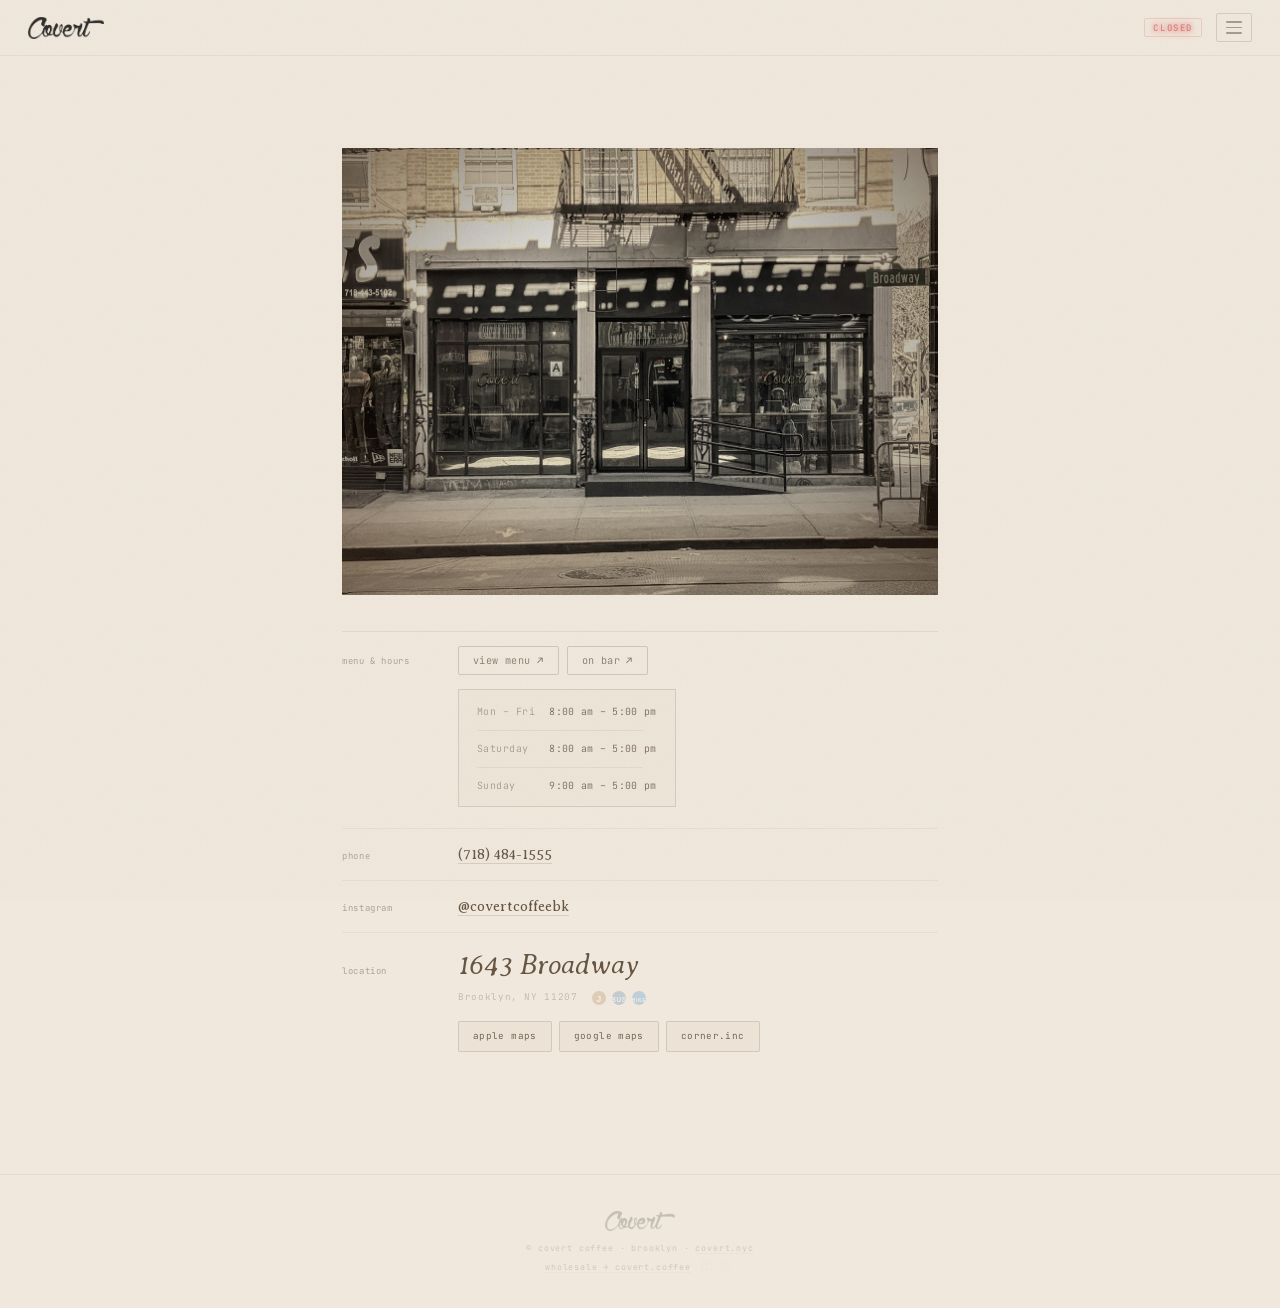
==== commit 6d600258: "Coffee cup emoji favicon, title to "Covert", transit icons 0.65 opacity Co-Authored-By: Claude Opus " ====
--- a/index.html
+++ b/index.html
@@ -3,7 +3,86 @@
 <head>
   <meta charset="UTF-8">
   <meta name="viewport" content="width=device-width, initial-scale=1.0, viewport-fit=cover">
-  <title>Covert Coffee — Brooklyn</title>
+  <title>Covert</title>
+  <meta name="description" content="Covert Coffee is a specialty coffee shop at 1643 Broadway in Bushwick, Brooklyn. Fresh sandwiches, bagels, breakfast tacos, and craft coffee. Open daily.">
+  <meta name="keywords" content="coffee shop, bushwick, brooklyn, bed-stuy, specialty coffee, covert coffee, 1643 broadway, breakfast, sandwiches, bagels">
+  <meta name="author" content="Covert Coffee">
+  <meta name="robots" content="index, follow, max-image-preview:large, max-snippet:-1, max-video-preview:-1">
+  <link rel="canonical" href="https://www.covert.nyc/">
+
+  <!-- Open Graph -->
+  <meta property="og:type" content="restaurant">
+  <meta property="og:title" content="Covert Coffee — Bushwick Brooklyn">
+  <meta property="og:description" content="Specialty coffee shop at 1643 Broadway in Bushwick, Brooklyn. Fresh sandwiches, bagels, breakfast tacos, and craft coffee. Open daily.">
+  <meta property="og:url" content="https://www.covert.nyc/">
+  <meta property="og:site_name" content="Covert Coffee">
+  <meta property="og:locale" content="en_US">
+  <meta property="og:image" content="https://www.covert.nyc/photos/homepage%20gallery/1.webp">
+  <meta property="og:image:width" content="1200">
+  <meta property="og:image:alt" content="Covert Coffee storefront at 1643 Broadway, Bushwick Brooklyn">
+
+  <!-- Twitter Card -->
+  <meta name="twitter:card" content="summary_large_image">
+  <meta name="twitter:title" content="Covert Coffee — Bushwick Brooklyn">
+  <meta name="twitter:description" content="Specialty coffee shop at 1643 Broadway in Bushwick, Brooklyn. Open daily.">
+  <meta name="twitter:image" content="https://www.covert.nyc/photos/homepage%20gallery/1.webp">
+
+  <!-- Geo / Local SEO -->
+  <meta name="geo.region" content="US-NY">
+  <meta name="geo.placename" content="Bushwick, Brooklyn">
+  <meta name="geo.position" content="40.6896;-73.9197">
+  <meta name="ICBM" content="40.6896, -73.9197">
+
+  <!-- Structured Data: LocalBusiness + CoffeeShop -->
+  <script type="application/ld+json">
+  {
+    "@context": "https://schema.org",
+    "@type": "CafeOrCoffeeShop",
+    "name": "Covert Coffee",
+    "url": "https://www.covert.nyc",
+    "telephone": "+1-718-484-1555",
+    "image": "https://www.covert.nyc/photos/homepage%20gallery/1.webp",
+    "logo": "https://www.covert.nyc/logo.png",
+    "description": "Specialty coffee shop in Bushwick, Brooklyn serving craft coffee, sandwiches, bagels, and breakfast tacos.",
+    "address": {
+      "@type": "PostalAddress",
+      "streetAddress": "1643 Broadway",
+      "addressLocality": "Brooklyn",
+      "addressRegion": "NY",
+      "postalCode": "11207",
+      "addressCountry": "US"
+    },
+    "geo": {
+      "@type": "GeoCoordinates",
+      "latitude": 40.6896,
+      "longitude": -73.9197
+    },
+    "openingHoursSpecification": [
+      { "@type": "OpeningHoursSpecification", "dayOfWeek": ["Monday","Tuesday","Wednesday","Thursday","Friday","Saturday"], "opens": "08:00", "closes": "17:00" },
+      { "@type": "OpeningHoursSpecification", "dayOfWeek": "Sunday", "opens": "09:00", "closes": "17:00" }
+    ],
+    "priceRange": "$",
+    "servesCuisine": ["Coffee", "Sandwiches", "Bagels", "Breakfast"],
+    "sameAs": [
+      "https://www.instagram.com/covertcoffeebk/"
+    ],
+    "hasMenu": "https://www.covert.nyc/menu.html",
+    "areaServed": [
+      { "@type": "City", "name": "Brooklyn" },
+      { "@type": "Place", "name": "Bushwick" },
+      { "@type": "Place", "name": "Bed-Stuy" }
+    ]
+  }
+  </script>
+
+  <!-- Favicon -->
+  <link rel="icon" href="data:image/svg+xml,<svg xmlns='http://www.w3.org/2000/svg' viewBox='0 0 100 100'><text y='.9em' font-size='90'>☕</text></svg>">
+
+  <!-- Security -->
+  <meta http-equiv="X-Content-Type-Options" content="nosniff">
+  <meta http-equiv="X-Frame-Options" content="SAMEORIGIN">
+  <meta name="referrer" content="strict-origin-when-cross-origin">
+
   <link rel="preconnect" href="https://fonts.googleapis.com">
   <link rel="preconnect" href="https://fonts.gstatic.com" crossorigin>
   <link href="https://fonts.googleapis.com/css2?family=IM+Fell+French+Canon:ital@0;1&family=Averia+Serif+Libre:ital,wght@0,300;0,400;1,300&family=JetBrains+Mono:wght@300;400&display=swap" rel="stylesheet">
@@ -315,7 +394,7 @@
     }
     .transit-icon {
       cursor: default;
-      opacity: 0.5;
+      opacity: 0.65;
       -webkit-tap-highlight-color: transparent;
       user-select: none;
       display: inline-flex;
@@ -1129,6 +1208,13 @@
     }
     .footer-glyph:hover { opacity: 0.3; }
     .footer-glyph svg { display: inline; vertical-align: -2px; }
+
+    /* screen-reader only (visually hidden but accessible) */
+    .sr-only {
+      position: absolute; width: 1px; height: 1px;
+      padding: 0; margin: -1px; overflow: hidden;
+      clip: rect(0,0,0,0); white-space: nowrap; border: 0;
+    }
 
     /* ══════════════════════════════
        ANIMATIONS
@@ -1504,11 +1590,12 @@
   </style>
 </head>
 <body>
+  <noscript><div style="padding:20px;text-align:center;font-family:sans-serif;background:#f0e8dc;color:#594a3c;">Covert Coffee · 1643 Broadway, Bushwick Brooklyn · (718) 484-1555 · Mon–Sat 8am–5pm, Sun 9am–5pm</div></noscript>
 
   <!-- NAV -->
-  <nav>
+  <nav aria-label="Main navigation">
     <a class="nav-logo" href="#top">
-      <img src="logo.png" alt="Covert Coffee">
+      <img src="logo.png" alt="Covert Coffee" width="120" height="22">
     </a>
     <div class="nav-right">
       <span class="neon-sign" id="neon-sign"></span>
@@ -1539,6 +1626,7 @@
 
   <!-- INFO -->
   <div class="section section-first reveal" id="top">
+    <h1 class="sr-only">Covert Coffee — Specialty Coffee Shop in Bushwick, Brooklyn</h1>
 
     <!-- PHOTO GALLERY -->
     <div class="gallery">
@@ -1585,8 +1673,8 @@
             <span class="transit-icons" id="transit-icons"><span class="transit-icon" title="J train"><svg width="14" height="14" viewBox="0 0 14 14"><circle cx="7" cy="7" r="7" fill="#996633"/><text x="7" y="10.5" text-anchor="middle" font-family="Helvetica,Arial,sans-serif" font-size="9" font-weight="700" fill="#fff">J</text></svg></span><span class="transit-icon" title="MTA bus"><svg width="14" height="14" viewBox="0 0 14 14"><circle cx="7" cy="7" r="7" fill="#1D5DA8"/><text x="7" y="10.5" text-anchor="middle" font-family="Helvetica,Arial,sans-serif" font-size="6.5" font-weight="700" fill="#fff">BUS</text></svg></span><span class="transit-icon" title="Citi Bike"><svg width="14" height="14" viewBox="0 0 14 14"><circle cx="7" cy="7" r="7" fill="#0073CF"/><text x="7" y="10.5" text-anchor="middle" font-family="Helvetica,Arial,sans-serif" font-size="5" font-weight="700" fill="#fff">BIKE</text></svg></span></span>
           </div>
           <div class="map-links">
-            <a class="map-link" href="https://maps.apple.com/?address=1643+Broadway,Brooklyn,NY+11207&ll=40.6896,-73.9197&q=Covert+Coffee" target="_blank" rel="noopener">apple maps</a>
-            <a class="map-link" href="https://www.google.com/maps/place/1643+Broadway,+Brooklyn,+NY+11207" target="_blank" rel="noopener">google maps</a>
+            <a class="map-link" href="https://maps.apple/p/2WMFaQ0~o0tfPP" target="_blank" rel="noopener">apple maps</a>
+            <a class="map-link" href="https://maps.app.goo.gl/FcmQHCoEsRMNnDzM9" target="_blank" rel="noopener">google maps</a>
             <a class="map-link" href="https://www.corner.inc/place/321238" target="_blank" rel="noopener">corner.inc</a>
           </div>
         </span>
@@ -1603,38 +1691,7 @@
       <div class="menu-card-title">Covert</div>
       <div class="menu-card-rule"></div>
 
-      <div class="menu-section">
-        <div class="menu-category">sandwiches</div>
-        <div class="menu-item"><span class="menu-name">PEC</span><span class="menu-price">8</span></div>
-        <div class="menu-desc">Crispy prosciutto, egg, cheddar, tomato, carrot aioli on an everything bagel.</div>
-        <div class="menu-item"><span class="menu-name">Avocado</span><span class="menu-price">14</span></div>
-        <div class="menu-desc">Avocado, arugula, pickled red onion, jalapeño aioli on seeded multigrain pullman.</div>
-        <div class="menu-item"><span class="menu-name">Hummus</span><span class="menu-price">14</span></div>
-        <div class="menu-desc">Hummus, arugula, roasted carrots, tomato, caramelized onion on seeded multigrain pullman.</div>
-        <div class="menu-item"><span class="menu-name">Prosciutto</span><span class="menu-price">15</span></div>
-        <div class="menu-desc">Prosciutto, arugula, shaved parmesan, jalapeño aioli on seeded multigrain pullman.</div>
-      </div>
-
-      <div class="menu-section">
-        <div class="menu-category">breakfast</div>
-        <div class="menu-item"><span class="menu-name">Breakfast Taco</span><span class="menu-price">5</span></div>
-        <div class="menu-desc">Egg, crisped prosciutto, cheese &amp; potatoes — or — refried beans, poblano, sautéed onion &amp; potatoes. Both on flour tortilla.</div>
-      </div>
-
-      <div class="menu-section">
-        <div class="menu-category">bagels</div>
-        <div class="menu-bagel-types">
-          <span class="bagel-type">Everything</span>
-          <span class="bagel-type">Classic</span>
-          <span class="bagel-type">Whole Wheat</span>
-          <span class="bagel-type seasonal">Cinnamon Raisin <span class="seasonal-tag">seasonal</span></span>
-        </div>
-        <div class="menu-item"><span class="menu-name">Cream Cheese</span><span class="menu-price">5</span></div>
-        <div class="menu-item"><span class="menu-name">Veggies</span><span class="menu-price">6</span></div>
-        <div class="menu-item"><span class="menu-name">Vegan</span><span class="menu-price">6</span></div>
-        <div class="menu-item"><span class="menu-name">Spicy Prosciutto</span><span class="menu-price">6.50</span></div>
-        <div class="menu-item"><span class="menu-name">Lox, Tomato, Capers &amp; Red Onion</span><span class="menu-price">12</span></div>
-      </div>
+      <div id="menu-lightbox-content"></div>
 
     </div>
   </div>
@@ -1853,8 +1910,8 @@
 
   function barRow(glyph, key, val) {
     return `<div class="bar-detail-row">
-      <span class="bar-detail-key"><span class="bar-detail-glyph">${glyph}</span>${key}</span>
-      <span class="bar-detail-val">${val}</span>
+      <span class="bar-detail-key"><span class="bar-detail-glyph">${esc(glyph)}</span>${esc(key)}</span>
+      <span class="bar-detail-val">${esc(val)}</span>
     </div>`;
   }
 
@@ -2125,6 +2182,9 @@
     return { txt: Math.round(d / 60) + ' min', now: false };
   }
 
+  // Sanitize text for safe innerHTML insertion
+  function esc(s) { var d = document.createElement('div'); d.textContent = s; return d.innerHTML; }
+
   function renderArrivals(id, items) {
     const el = document.getElementById(id);
     if (!el) return;
@@ -2135,8 +2195,8 @@
     el.innerHTML = items.slice(0, 3).map(item => {
       const { txt, now } = fmt(item.t);
       return `<div class="arr-row">
-        <span class="arr-route">${item.r || ''}</span>
-        <span class="arr-time${now ? ' now' : ''}">${txt}</span>
+        <span class="arr-route">${esc(item.r || '')}</span>
+        <span class="arr-time${now ? ' now' : ''}">${esc(txt)}</span>
       </div>`;
     }).join('');
   }
@@ -2363,8 +2423,11 @@
   // ── Refresh all ────────────────────────────────────────
 
   let refreshTimer;
+  let refreshing = false;
 
   async function doRefresh() {
+    if (refreshing) return; // debounce
+    refreshing = true;
     const ts = document.getElementById('transit-ts');
     if (ts) ts.textContent = 'updating…';
     // Reset all dots while refreshing
@@ -2396,6 +2459,7 @@
     }
 
     tick();
+    refreshing = false;
     clearTimeout(refreshTimer);
     refreshTimer = setTimeout(doRefresh, 45000);
   }
@@ -2413,11 +2477,14 @@
   (function() {
     const el = document.getElementById('gallery-scroll');
     if (!el) return;
+    var alts = ['Covert Coffee storefront on Broadway, Bushwick Brooklyn','Interior of Covert Coffee with espresso bar','Coffee and pastries at Covert Coffee','Covert Coffee seating area','Bushwick streetscape near Covert Coffee'];
     ['1','2','3','4','5'].forEach((n, i) => {
       const img = document.createElement('img');
       img.src = 'photos/homepage%20gallery/' + n + '.webp';
-      img.alt = '';
+      img.alt = alts[i] || 'Covert Coffee Brooklyn';
       img.loading = i < 2 ? 'eager' : 'lazy';
+      img.decoding = 'async';
+      img.width = 800; img.height = 600;
       el.appendChild(img);
     });
     // Ensure first image is visible on every load
@@ -2472,13 +2539,37 @@
 
   // Transit: lazy-load on easter egg double-click (not on boot)
   let transitLoaded = false;
-  document.getElementById('transit-icons').addEventListener('dblclick', () => {
+  var _ti = document.getElementById('transit-icons');
+  _ti && _ti.addEventListener('dblclick', () => {
     document.getElementById('transit-lightbox').classList.add('open');
     if (!transitLoaded) {
       transitLoaded = true;
       doRefresh();
     }
   });
+
+  // ── Load menu from menu.json into lightbox ──
+  function renderMenuHTML(sections) {
+    return sections.map(function(s) {
+      var html = '<div class="menu-section"><div class="menu-category">' + s.category + '</div>';
+      if (s.types) {
+        html += '<div class="menu-bagel-types">';
+        s.types.forEach(function(t) { html += '<span class="bagel-type">' + t + '</span>'; });
+        if (s.seasonal) s.seasonal.forEach(function(t) { html += '<span class="bagel-type seasonal">' + t + ' <span class="seasonal-tag">seasonal</span></span>'; });
+        html += '</div>';
+      }
+      s.items.forEach(function(item) {
+        html += '<div class="menu-item"><span class="menu-name">' + item.name + '</span><span class="menu-price">' + item.price + '</span></div>';
+        if (item.desc) html += '<div class="menu-desc">' + item.desc + '</div>';
+      });
+      html += '</div>';
+      return html;
+    }).join('');
+  }
+  fetch('menu.json').then(function(r) { if (!r.ok) throw new Error(r.status); return r.json(); }).then(function(sections) {
+    var c = document.getElementById('menu-lightbox-content');
+    if (c) c.innerHTML = renderMenuHTML(sections);
+  }).catch(function(e) { console.warn('menu.json:', e); });
   </script>
 
   <script>
@@ -2512,7 +2603,7 @@
         c.appendChild(a);
       }
     });
-  });
+  }).catch(e => console.warn('nav.json:', e));
   </script>
 
 </body>
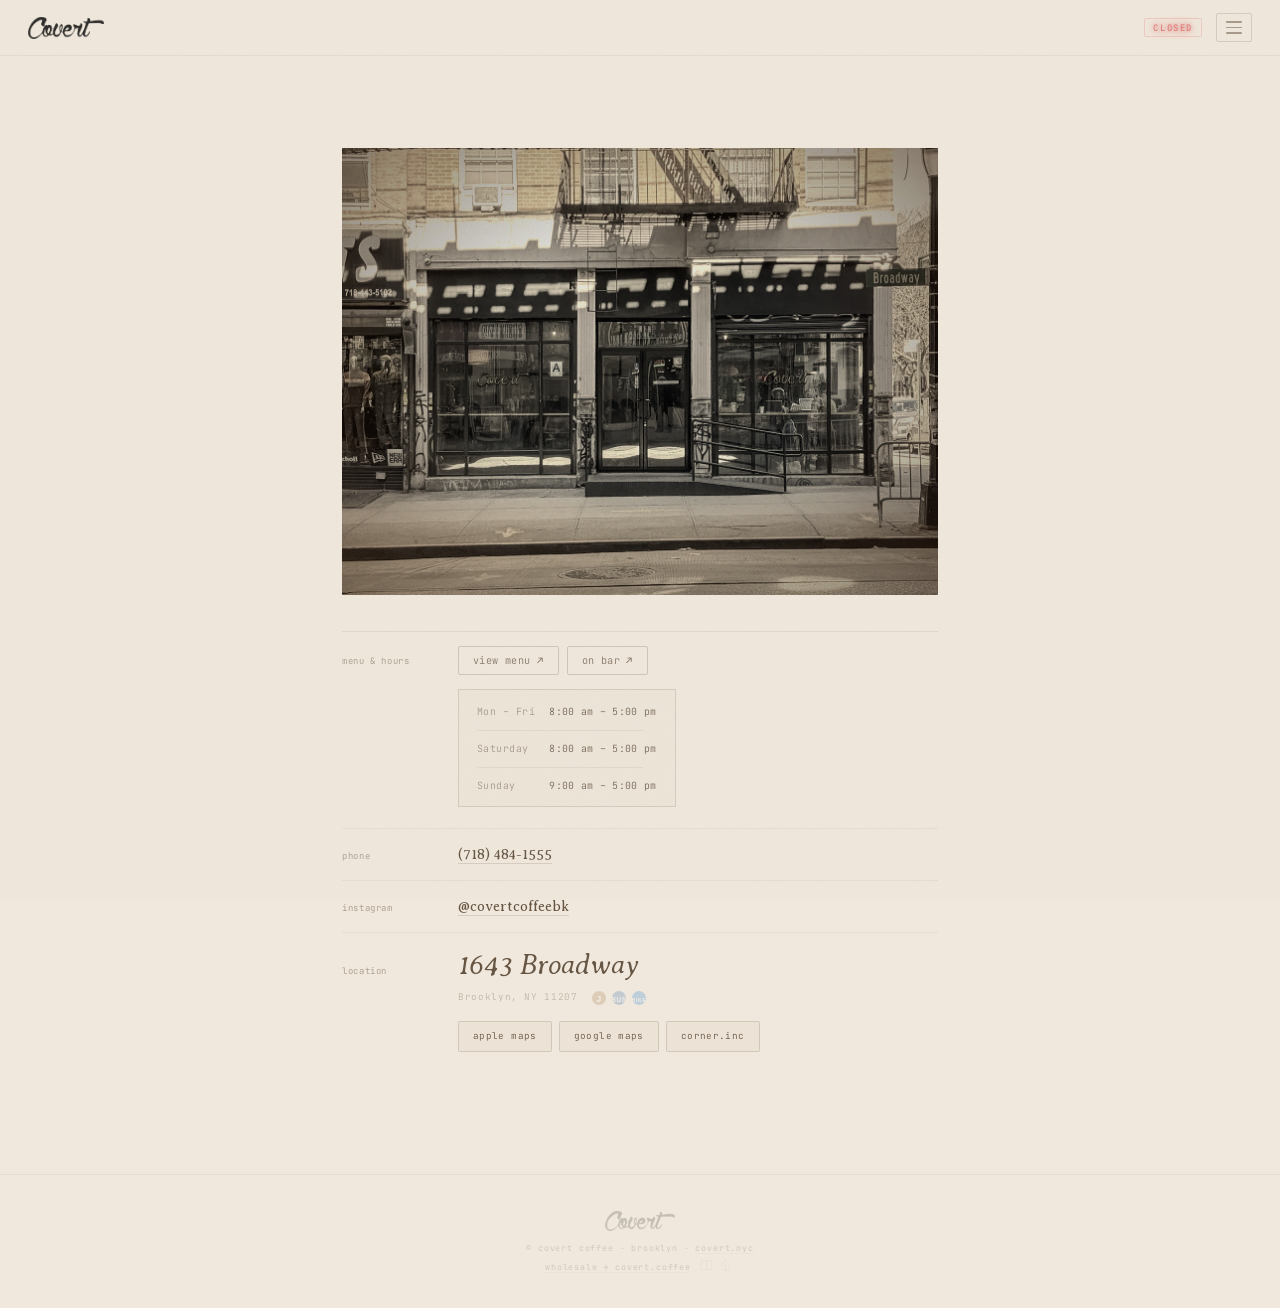
==== commit b899c028: "Clean up, polish contact page, improve footer visibility - Remove wholesale from contact page - Hour" ====
--- a/index.html
+++ b/index.html
@@ -76,7 +76,7 @@
   </script>
 
   <!-- Favicon -->
-  <link rel="icon" href="data:image/svg+xml,<svg xmlns='http://www.w3.org/2000/svg' viewBox='0 0 100 100'><text y='.9em' font-size='90'>☕</text></svg>">
+  <link rel="icon" href="data:image/svg+xml,<svg xmlns='http://www.w3.org/2000/svg' viewBox='0 0 24 24' fill='none' stroke='%23594A3C' stroke-width='1.5' stroke-linecap='round' stroke-linejoin='round'><path d='M17 8h1a4 4 0 0 1 0 8h-1'/><path d='M3 8h14v9a4 4 0 0 1-4 4H7a4 4 0 0 1-4-4V8z'/><line x1='6' y1='2' x2='6' y2='4'/><line x1='10' y1='2' x2='10' y2='4'/><line x1='14' y1='2' x2='14' y2='4'/></svg>">
 
   <!-- Security -->
   <meta http-equiv="X-Content-Type-Options" content="nosniff">
@@ -119,10 +119,6 @@
       background-image: url("data:image/svg+xml,%3Csvg viewBox='0 0 200 200' xmlns='http://www.w3.org/2000/svg'%3E%3Cfilter id='n'%3E%3CfeTurbulence type='fractalNoise' baseFrequency='0.85' numOctaves='4' stitchTiles='stitch'/%3E%3C/filter%3E%3Crect width='100%25' height='100%25' filter='url(%23n)'/%3E%3C/svg%3E");
       background-size: 160px;
     }
-
-    /* ══════════════════════════════
-       NAV — minimal top bar
-    ══════════════════════════════ */
     nav {
       position: relative;
       top: 0; left: 0; right: 0;
@@ -311,19 +307,11 @@
       display: block;
       margin-top: 2px;
     }
-
-    /* ══════════════════════════════
-       DIVIDER
-    ══════════════════════════════ */
     .section-divider {
       height: 1px;
       background: linear-gradient(to right, transparent, rgba(92,74,56,0.14), transparent);
       margin: 0 32px;
     }
-
-    /* ══════════════════════════════
-       SHARED SECTION SHELL
-    ══════════════════════════════ */
     .section {
       max-width: 660px;
       margin: 0 auto;
@@ -362,10 +350,6 @@
       opacity: 0.72;
     }
     .body-text + .body-text { margin-top: 1em; }
-
-    /* ══════════════════════════════
-       FIND US
-    ══════════════════════════════ */
     .address-display {
       margin-bottom: 20px;
     }
@@ -794,10 +778,6 @@
       padding-bottom: 6px;
       line-height: 1.6;
     }
-
-    /* ══════════════════════════════
-       TRANSIT
-    ══════════════════════════════ */
     .transit-wrap {
       max-width: 660px;
       margin: 0 auto;
@@ -1090,10 +1070,6 @@
     .transit-refresh:hover { opacity: 0.7; }
 
     /* bus-dir removed — bus dropdowns now use dirs-grid layout */
-
-    /* ══════════════════════════════
-       QUOTE BLOCK
-    ══════════════════════════════ */
     .quote-block {
       max-width: 660px;
       margin: 0 auto;
@@ -1120,10 +1096,6 @@
       margin-top: 10px;
       display: block;
     }
-
-    /* ══════════════════════════════
-       ARCHIVE CTA — dark strip
-    ══════════════════════════════ */
     .archive-strip {
       background: var(--ink);
       position: relative;
@@ -1168,10 +1140,6 @@
     }
     .btn-outline .arr { transition: transform 0.2s; display: inline-block; }
     .btn-outline:hover .arr { transform: translateX(3px); }
-
-    /* ══════════════════════════════
-       FOOTER
-    ══════════════════════════════ */
     footer {
       padding: 36px 32px calc(36px + env(safe-area-inset-bottom));
       text-align: center;
@@ -1200,25 +1168,20 @@
       margin-left: 6px;
     }
     .footer-glyph {
-      opacity: 0.12;
+      opacity: 0.25;
       color: var(--espresso);
       transition: opacity 0.15s;
       display: inline;
       margin: 0 3px;
     }
-    .footer-glyph:hover { opacity: 0.3; }
+    .footer-glyph:hover { opacity: 0.5; }
     .footer-glyph svg { display: inline; vertical-align: -2px; }
 
-    /* screen-reader only (visually hidden but accessible) */
     .sr-only {
       position: absolute; width: 1px; height: 1px;
       padding: 0; margin: -1px; overflow: hidden;
       clip: rect(0,0,0,0); white-space: nowrap; border: 0;
     }
-
-    /* ══════════════════════════════
-       ANIMATIONS
-    ══════════════════════════════ */
     @keyframes fadeUp {
       from { opacity: 0; transform: translateY(16px); }
       to   { opacity: 1; transform: translateY(0); }
@@ -1234,13 +1197,6 @@
       transition: opacity 0.7s ease, transform 0.7s ease;
     }
     .reveal.in { opacity: 1; transform: none; }
-
-    /* ══════════════════════════════
-       RESPONSIVE
-    ══════════════════════════════ */
-    /* ══════════════════════════════
-       WEATHER TICKER
-    ══════════════════════════════ */
     .weather-bar {
       height: 26px;
       background: var(--linen);
@@ -1346,6 +1302,15 @@
       margin-top: 4px;
       margin-bottom: 20px;
     }
+    .bar-card-roast {
+      font-family: var(--mono);
+      font-size: 0.56rem;
+      letter-spacing: 0.08em;
+      color: var(--espresso);
+      opacity: 0.5;
+      text-align: center;
+      margin-bottom: 16px;
+    }
     .bar-card-rule {
       height: 1px;
       background: linear-gradient(to right, transparent, rgba(92,74,56,0.18), transparent);
@@ -1441,10 +1406,6 @@
       opacity: 0.72;
       text-align: right;
     }
-
-    /* ══════════════════════════════
-       PHOTO GALLERY — scroll-snap
-    ══════════════════════════════ */
     .gallery {
       position: relative;
       margin-bottom: 36px;
@@ -1504,10 +1465,6 @@
     .info-inline-sep {
       opacity: 0.3;
     }
-
-    /* ══════════════════════════════
-       NEON SIGN
-    ══════════════════════════════ */
     .neon-sign {
       font-family: var(--mono);
       font-size: 0.56rem;
@@ -1592,7 +1549,6 @@
 <body>
   <noscript><div style="padding:20px;text-align:center;font-family:sans-serif;background:#f0e8dc;color:#594a3c;">Covert Coffee · 1643 Broadway, Bushwick Brooklyn · (718) 484-1555 · Mon–Sat 8am–5pm, Sun 9am–5pm</div></noscript>
 
-  <!-- NAV -->
   <nav aria-label="Main navigation">
     <a class="nav-logo" href="#top">
       <img src="logo.png" alt="Covert Coffee" width="120" height="22">
@@ -1615,7 +1571,6 @@
     </div>
   </div>
 
-  <!-- WEATHER TICKER -->
   <div class="weather-bar" id="weather-bar">
     <div class="weather-item"><span class="weather-val" id="wx-temp">—</span></div>
     <div class="weather-sep"></div>
@@ -1628,7 +1583,6 @@
   <div class="section section-first reveal" id="top">
     <h1 class="sr-only">Covert Coffee — Specialty Coffee Shop in Bushwick, Brooklyn</h1>
 
-    <!-- PHOTO GALLERY -->
     <div class="gallery">
       <div class="gallery-scroll" id="gallery-scroll"></div>
     </div>
@@ -1683,7 +1637,6 @@
     </div>
   </div>
 
-  <!-- MENU LIGHTBOX -->
   <div class="menu-lightbox" id="menu-lightbox" onclick="if(event.target===this)this.classList.remove('open')">
     <div class="menu-card">
       <button class="menu-card-close" onclick="document.getElementById('menu-lightbox').classList.remove('open')">✕ close</button>
@@ -1696,58 +1649,19 @@
     </div>
   </div>
 
-  <!-- BAR TODAY LIGHTBOX -->
   <div class="bar-lightbox" id="bar-lightbox" onclick="if(event.target===this)this.classList.remove('open')">
     <div class="bar-card">
       <button class="bar-card-close" onclick="document.getElementById('bar-lightbox').classList.remove('open')">✕ close</button>
       <div class="bar-card-header">on bar today</div>
       <div class="bar-card-bean" id="bar-card-bean">—</div>
       <div class="bar-card-roaster" id="bar-card-roaster"></div>
+      <div class="bar-card-roast" id="bar-roast"></div>
       <div class="bar-card-rule"></div>
 
-      <div class="bar-section-label">☕ origin</div>
-      <div id="bar-origin-details"></div>
-
-      <div class="bar-section-label">⚙ dial-in</div>
+      <div class="bar-notes" id="bar-notes"></div>
+
+      <div class="bar-section-label">dial-in</div>
       <div id="bar-shot-details"></div>
-
-      <div class="bar-notes" id="bar-notes"></div>
-
-      <div class="bar-card-rule" style="margin-top:20px;"></div>
-      <div class="bar-section-label">☕ barista's guide</div>
-
-      <div class="coffee-guide">
-        <div class="guide-block">
-          <div class="guide-title">espresso</div>
-          <div class="guide-row"><span>dose</span><span>18 g</span></div>
-          <div class="guide-row"><span>yield</span><span>36 g (1:2 ratio)</span></div>
-          <div class="guide-row"><span>time</span><span>25 – 30 s</span></div>
-        </div>
-
-        <div class="guide-block">
-          <div class="guide-title">milk drinks</div>
-          <div class="guide-row"><span>cortado</span><span>~60 ml · 2 oz</span></div>
-          <div class="guide-row"><span>flat white</span><span>~150 ml · 5 oz</span></div>
-          <div class="guide-row"><span>latte</span><span>~240 ml · 8 oz</span></div>
-          <div class="guide-row"><span>oat latte</span><span>~300 ml · 10 oz</span></div>
-        </div>
-
-        <div class="guide-block">
-          <div class="guide-title">milk steaming</div>
-          <div class="guide-row"><span>temp</span><span>55 – 65 °C · 131 – 149 °F</span></div>
-          <div class="guide-row"><span>texture</span><span>microfoam · wet paint sheen</span></div>
-          <div class="guide-row"><span>oat milk</span><span>steam cooler: 55 °C max</span></div>
-          <div class="guide-row"><span>stretch</span><span>½ – 1 s hiss, then roll</span></div>
-        </div>
-
-        <div class="guide-block">
-          <div class="guide-title">brew ratios</div>
-          <div class="guide-row"><span>ristretto</span><span>1 : 1.5</span></div>
-          <div class="guide-row"><span>espresso</span><span>1 : 2</span></div>
-          <div class="guide-row"><span>lungo</span><span>1 : 3</span></div>
-          <div class="guide-row"><span>pour over</span><span>1 : 15 – 1 : 17</span></div>
-        </div>
-      </div>
     </div>
   </div>
 
@@ -1758,7 +1672,6 @@
   <div class="transit-wrap">
     <div class="transit-box">
 
-      <!-- SUBWAY: J/Z at Halsey St -->
       <div class="transit-subway">
         <div class="transit-row-head">
           <span class="route-bullet">J</span>
@@ -1782,7 +1695,6 @@
         </div>
       </div>
 
-      <!-- SUBWAY: J at Chauncey St -->
       <div class="transit-subway">
         <div class="transit-row-head">
           <span class="route-bullet">J</span>
@@ -1805,7 +1717,6 @@
         </div>
       </div>
 
-      <!-- BUSES — clickable route row with dropdown -->
       <div class="bus-route-row">
         <button class="bus-route-btn" onclick="toggleBusDropdown('b20',this)">
           <span class="route-tag">B20</span>
@@ -1860,7 +1771,6 @@
         </div>
       </div>
 
-      <!-- CITI BIKE (live via GBFS) -->
       <div class="transit-bike">
         <div class="bike-row-head">
           <span class="bike-logo">Citi Bike</span>
@@ -1892,7 +1802,6 @@
     </div>
   </div>
 
-  <!-- FOOTER -->
   <footer>
     <img class="footer-logo" src="logo.png" alt="Covert Coffee">
     <p class="footer-line">© covert coffee · brooklyn · <a href="https://www.covert.nyc">covert.nyc</a></p>
@@ -1900,13 +1809,9 @@
   </footer>
 
   <script>
-  // Prevent browser scroll restoration from moving the page
   if ('scrollRestoration' in history) history.scrollRestoration = 'manual';
   window.scrollTo(0, 0);
 
-  // ═══════════════════════════════════════════════════════
-  // ON BAR TODAY — loads from bar-today.json
-  // ═══════════════════════════════════════════════════════
 
   function barRow(glyph, key, val) {
     return `<div class="bar-detail-row">
@@ -1921,44 +1826,31 @@
       if (!resp.ok) throw new Error('HTTP ' + resp.status);
       const d = await resp.json();
 
-      // Lightbox header
       const cardBean = document.getElementById('bar-card-bean');
       const cardRoaster = document.getElementById('bar-card-roaster');
       if (cardBean) cardBean.textContent = d.bean;
       if (cardRoaster) cardRoaster.textContent = d.roaster ? 'roasted by ' + d.roaster : '';
 
-      // Origin details
-      const originDetails = document.getElementById('bar-origin-details');
-      if (originDetails) {
-        originDetails.innerHTML = [
-          d.origin   && barRow('◉', 'Origin',   d.origin),
-          d.variety  && barRow('❋', 'Variety',  d.variety),
-          d.altitude && barRow('▲', 'Altitude', d.altitude),
-          d.process  && barRow('◎', 'Process',  d.process),
-          d.roast    && barRow('●', 'Roast',    d.roast),
-          d.harvest  && barRow('⌘', 'Harvest',  d.harvest),
-        ].filter(Boolean).join('');
-      }
-
-      // Shot details
+      const roastEl = document.getElementById('bar-roast');
+      if (roastEl && d.roast) roastEl.textContent = d.roast + ' roast';
+
       const shotDetails = document.getElementById('bar-shot-details');
       if (shotDetails && d.shot) {
         const s = d.shot;
         shotDetails.innerHTML = [
           s.dose         && barRow('⊙', 'Dose',         s.dose),
           s.yield        && barRow('⊕', 'Yield',        s.yield),
-          s.ratio        && barRow('÷', 'Ratio',        s.ratio),
           s.time         && barRow('◷', 'Time',         s.time),
-          s.temp         && barRow('△', 'Temp',         s.temp),
+          s.grind        && barRow('⌀', 'Grind',        s.grind),
+          s.temp         && barRow('△', 'Brew temp',     s.temp),
           s.pressure     && barRow('⬡', 'Pressure',     s.pressure),
           s.preinfusion  && barRow('≈', 'Pre-infusion', s.preinfusion),
-          s.grind        && barRow('⌀', 'Grind',        s.grind),
+          s.ratio        && barRow('÷', 'Ratio',        s.ratio),
         ].filter(Boolean).join('');
       }
 
-      // Tasting notes
       const notesEl = document.getElementById('bar-notes');
-      if (notesEl && d.notes) notesEl.textContent = '⌇ ' + d.notes + ' ⌇';
+      if (notesEl && d.notes) notesEl.textContent = d.notes;
 
     } catch(e) {
       console.warn('bar-today:', e);
@@ -1967,10 +1859,6 @@
 
   loadBarToday();
 
-  // ═══════════════════════════════════════════════════════
-  // WEATHER — wttr.in JSONP (works from file://, no key)
-  // Zip 11207, Brooklyn NY
-  // ═══════════════════════════════════════════════════════
 
   function windArrow(deg) {
     const dirs = ['↑','↗','→','↘','↓','↙','←','↖'];
@@ -2001,7 +1889,6 @@
       const wind = Math.round(cur.wind_speed_10m);
       const windDir = cur.wind_direction_10m;
 
-      // WMO weather code → description & icon
       function wmoDesc(c) {
         if (c === 0) return 'clear';
         if (c <= 3) return ['mainly clear','partly cloudy','overcast'][c - 1];
@@ -2045,36 +1932,23 @@
     }
   }
 
-  // ═══════════════════════════════════════════════════════
-  // MTA GTFS-RT SUBWAY — direct fetch, no proxy, no key
-  // URL encoding: %2F instead of / in path (required)
-  // ═══════════════════════════════════════════════════════
 
   const SUBWAY_FEED = 'https://api-endpoint.mta.info/Dataservice/mtagtfsfeeds/nyct%2Fgtfs-jz';
-  // Halsey St: J27N = Manhattan-bound, J27S = Jamaica-bound
   const STOP_N = 'J27N';
   const STOP_S = 'J27S';
-  // Chauncey St: J28N = Manhattan-bound, J28S = Jamaica-bound
   const STOP_CHAUNCEY_N = 'J28N';
   const STOP_CHAUNCEY_S = 'J28S';
 
-  // MTA BusTime SIRI API (free developer key)
   const BUS_API  = 'https://bustime.mta.info/api/siri/stop-monitoring.json';
   const BUS_KEY  = '53062abc-6f6a-47a7-a95a-56dfe9e1d0ab';
 
-  // Bus stop IDs — two directions per line (N = one end, S = other end)
-  // B20: Schaefer St/Broadway — toward Williamsburg (N) or Spring Creek (S)
-  // Q24: Broadway/Schaefer St — toward Flushing (N) or Jamaica (S)
-  // B60: Rockaway Av/Broadway — toward Williamsburg (N) or Canarsie (S)
   const BUS_STOPS = {
     b20: { N: '302019', S: '302018' },  // N=toward Williamsburg, S=toward Spring Creek
     q24: { N: '302193', S: '302194' },  // N=toward Flushing, S=toward Jamaica
     b60: { N: '304978', S: '305057' },  // N=toward Williamsburg (Rockaway/Broadway), S=toward Canarsie (Cooper/Broadway)
   };
 
-  // ── Protobuf parser (minimal, inline) ──────────────────
-
-  // varint: read byte first, then check MSB — p increments exactly once per byte
+
   function varint(b, p) {
     let v = 0, s = 0, byte_;
     do { byte_ = b[p++]; v |= (byte_ & 0x7f) << s; s += 7; } while (byte_ & 0x80);
@@ -2110,7 +1984,6 @@
     return { v: Number(n), p };
   }
 
-  // StopTimeUpdate: stop_id=f4, arrival=f1, departure=f2; StopTimeEvent: time=f2
   function parseSTU(b, end) {
     let p = 0, stopId = null, t = null;
     while (p < end) {
@@ -2173,7 +2046,6 @@
     return out;
   }
 
-  // ── Format time ────────────────────────────────────────
 
   function fmt(epochSec) {
     const d = epochSec - Math.floor(Date.now() / 1000);
@@ -2182,7 +2054,6 @@
     return { txt: Math.round(d / 60) + ' min', now: false };
   }
 
-  // Sanitize text for safe innerHTML insertion
   function esc(s) { var d = document.createElement('div'); d.textContent = s; return d.innerHTML; }
 
   function renderArrivals(id, items) {
@@ -2211,7 +2082,6 @@
     if (el) el.innerHTML = `<span class="arr-empty">${msg}</span>`;
   }
 
-  // ── Lightbox keyboard dismiss ──────────────────────────
   document.addEventListener('keydown', e => {
     if (e.key === 'Escape') {
       document.getElementById('menu-lightbox').classList.remove('open');
@@ -2221,24 +2091,17 @@
     }
   });
 
-  // ── Bus dropdown toggle ────────────────────────────
 
   function toggleBusDropdown(line, btn) {
     const drop = document.getElementById('bus-drop-' + line);
     const isOpen = drop.classList.contains('open');
-    // close all
     document.querySelectorAll('.bus-dropdown').forEach(d => d.classList.remove('open'));
     document.querySelectorAll('.bus-route-btn').forEach(b => b.classList.remove('active'));
-    // open if wasn't open
     if (!isOpen) {
       drop.classList.add('open');
       btn.classList.add('active');
     }
   }
-
-  // busTab removed — directions now shown side by side like subway
-
-  // ── Subway fetch ────────────────────────────────────────
 
   async function fetchSubway() {
     try {
@@ -2256,7 +2119,6 @@
       renderArrivals('arr-S', S);
       setDot('dot-subway', N.length || S.length);
 
-      // Reuse same feed data for Chauncey St (same J/Z feed, already parsed)
       const CN = future.filter(a => a.stopId === STOP_CHAUNCEY_N).sort((a,b) => a.t - b.t).slice(0,3);
       const CS = future.filter(a => a.stopId === STOP_CHAUNCEY_S).sort((a,b) => a.t - b.t).slice(0,3);
       renderArrivals('arr-chauncey-N', CN);
@@ -2273,8 +2135,6 @@
     }
   }
 
-  // ── Bus fetch (MTA BusTime SIRI, direct with API key) ───
-  // Fetches both directions for a line and populates both dir panels
 
   async function fetchBusLine(line) {
     const stops = BUS_STOPS[line];
@@ -2315,19 +2175,10 @@
     return soonest;
   }
 
-  // ── Citi Bike fetch (GBFS — public, no key needed) ────
-  // Station list: station_information.json (name, lat/lon, capacity)
-  // Live status:  station_status.json (num_bikes_available, num_docks_available, is_renting)
-  //
-  // Requested station IDs (verified against live feed on first load):
-  //   5380 — Broadway & Cooper St
-  //   7059 — Thomas S. Boyland St & Macon St
 
   const GBFS_INFO   = 'https://gbfs.citibikenyc.com/gbfs/en/station_information.json';
   const GBFS_STATUS = 'https://gbfs.citibikenyc.com/gbfs/en/station_status.json';
 
-  // Station UUIDs — verified against live GBFS feed 2026-03-08
-  // Lyft migrated from numeric IDs to UUIDs; old IDs 5380 / 7059 no longer work
   const BIKE_STATIONS = [
     { id: 'fd081854-3f37-420a-9785-ea63c09c12ad', label: 'Halsey St & Broadway',           el: 0 },
     { id: '7779e057-b33e-46a7-8a1e-8c28bcd9a558', label: 'Thomas S. Boyland St & Macon St', el: 1 },
@@ -2350,7 +2201,6 @@
 
   async function fetchBike() {
     try {
-      // Fetch both feeds in parallel
       const [infoResp, statusResp] = await Promise.all([
         fetch(GBFS_INFO,   { cache: 'no-store' }),
         fetch(GBFS_STATUS, { cache: 'no-store' }),
@@ -2362,7 +2212,6 @@
         statusResp.json(),
       ]);
 
-      // Build lookup maps
       const infoMap   = {};
       const statusMap = {};
       (infoData?.data?.stations   || []).forEach(s => infoMap[s.station_id]   = s);
@@ -2371,7 +2220,6 @@
       let anyLive = false;
 
       BIKE_STATIONS.forEach(({ id, label, el: idx }) => {
-        // Update station label from live feed name (stays current if Lyft renames)
         const info = infoMap[id];
         if (info) {
           const nameEl = document.querySelector(`#bike-station-${idx} .bike-station-name`);
@@ -2387,8 +2235,6 @@
           return;
         }
 
-        // GBFS v2: num_bikes_available may include ebikes; num_ebikes_available is separate
-        // Subtract ebikes from total bikes to get classic count, floor at 0
         const totalBikes = st.num_bikes_available   ?? 0;
         const ebikes     = st.num_ebikes_available  ?? 0;
         const classic    = Math.max(0, totalBikes - ebikes);
@@ -2411,7 +2257,6 @@
     }
   }
 
-  // ── Timestamp ──────────────────────────────────────────
 
   function tick() {
     const el = document.getElementById('transit-ts');
@@ -2420,7 +2265,6 @@
     el.textContent = 'updated ' + now.toLocaleTimeString('en-US', { hour: 'numeric', minute: '2-digit', hour12: true }).toLowerCase();
   }
 
-  // ── Refresh all ────────────────────────────────────────
 
   let refreshTimer;
   let refreshing = false;
@@ -2430,7 +2274,6 @@
     refreshing = true;
     const ts = document.getElementById('transit-ts');
     if (ts) ts.textContent = 'updating…';
-    // Reset all dots while refreshing
     ['dot-subway', 'dot-subway-chauncey', 'dot-b20', 'dot-q24', 'dot-b60', 'dot-bike'].forEach(id => setDot(id, false));
 
     const busResults = {};
@@ -2442,13 +2285,11 @@
       fetchBike(),
     ]);
 
-    // Auto-open the bus with the soonest arrival
     let soonestLine = null, soonestTime = Infinity;
     for (const [line, t] of Object.entries(busResults)) {
       if (t < soonestTime) { soonestTime = t; soonestLine = line; }
     }
     if (soonestLine) {
-      // Close all, then open soonest
       document.querySelectorAll('.bus-dropdown').forEach(d => d.classList.remove('open'));
       document.querySelectorAll('.bus-route-btn').forEach(b => b.classList.remove('active'));
       const drop = document.getElementById('bus-drop-' + soonestLine);
@@ -2464,7 +2305,6 @@
     refreshTimer = setTimeout(doRefresh, 45000);
   }
 
-  // ── Scroll reveal ──────────────────────────────────────
 
   const io = new IntersectionObserver(entries => {
     entries.forEach(e => {
@@ -2473,7 +2313,6 @@
   }, { threshold: 0.06 });
   document.querySelectorAll('.reveal').forEach(el => io.observe(el));
 
-  // ── Homepage gallery ──────────────────────────────────
   (function() {
     const el = document.getElementById('gallery-scroll');
     if (!el) return;
@@ -2487,13 +2326,10 @@
       img.width = 800; img.height = 600;
       el.appendChild(img);
     });
-    // Ensure first image is visible on every load
     el.scrollLeft = 0;
     window.addEventListener('pageshow', () => { el.scrollLeft = 0; });
   })();
 
-  // ── Neon OPEN / CLOSED sign (EST/EDT) ──────────────────
-  // Hours: Mon–Sat 8am–5pm, Sun 9am–5pm
   const HOURS = {
     0: { open: 9,  close: 17 }, // Sun
     1: { open: 8,  close: 17 }, // Mon
@@ -2508,7 +2344,6 @@
     const sign = document.getElementById('neon-sign');
     if (!sign) return;
     try {
-      // Get NY time parts reliably using Intl
       const ny = new Date().toLocaleString('en-US', { timeZone: 'America/New_York' });
       const nyDate = new Date(ny);
       const dayIdx = nyDate.getDay();    // 0=Sun
@@ -2532,12 +2367,9 @@
   updateNeonSign();
   setInterval(updateNeonSign, 30 * 1000); // recheck every 30 s
 
-  // ── Boot ───────────────────────────────────────────────
-  // Weather: fire immediately, independently of transit
   setTimeout(() => fetchWeather().catch(e => console.warn('wx boot:', e)), 0);
   setInterval(() => fetchWeather().catch(() => {}), 10 * 60 * 1000);
 
-  // Transit: lazy-load on easter egg double-click (not on boot)
   let transitLoaded = false;
   var _ti = document.getElementById('transit-icons');
   _ti && _ti.addEventListener('dblclick', () => {
@@ -2548,7 +2380,6 @@
     }
   });
 
-  // ── Load menu from menu.json into lightbox ──
   function renderMenuHTML(sections) {
     return sections.map(function(s) {
       var html = '<div class="menu-section"><div class="menu-category">' + s.category + '</div>';
@@ -2578,7 +2409,6 @@
     if (!c) return;
     links.forEach(link => {
       if (link.label === 'Wholesale') {
-        // Render as a dropdown instead of a link
         const wrap = document.createElement('div');
         wrap.className = 'drawer-dropdown';
         wrap.innerHTML = `
